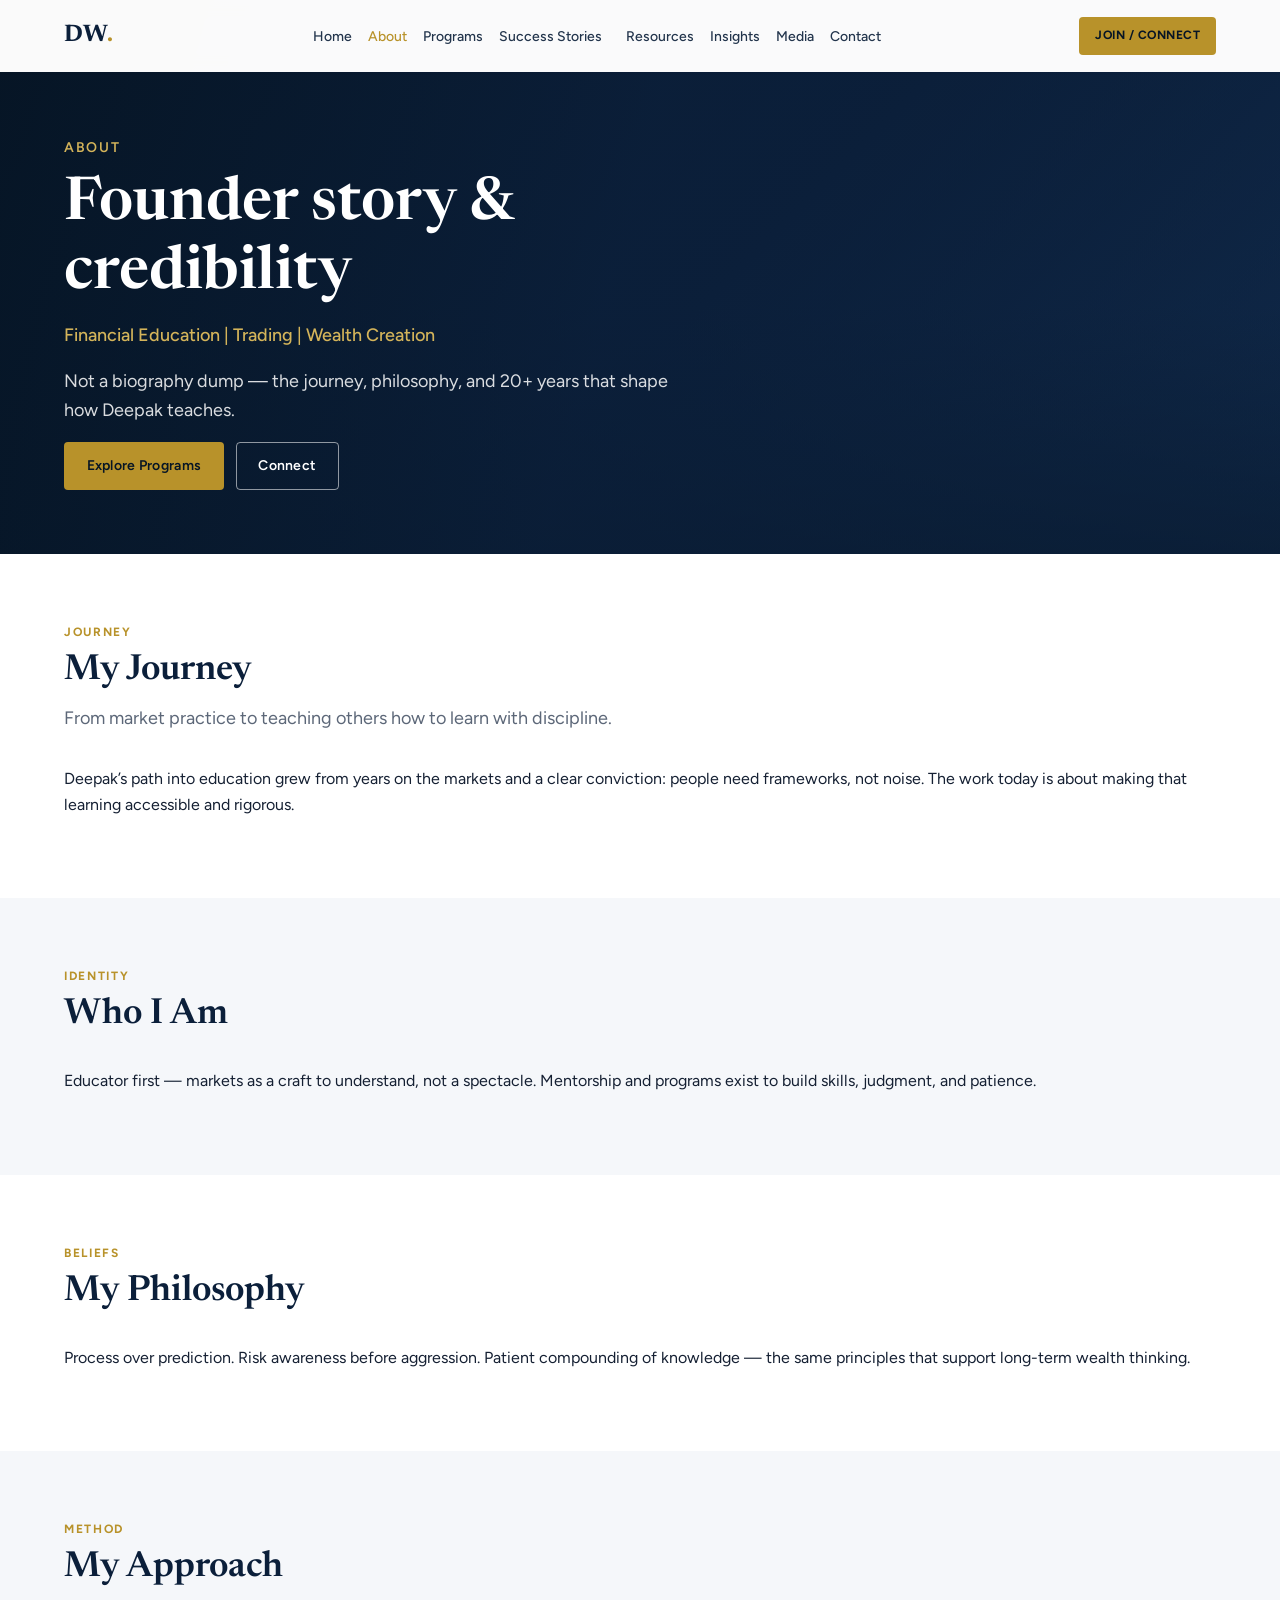
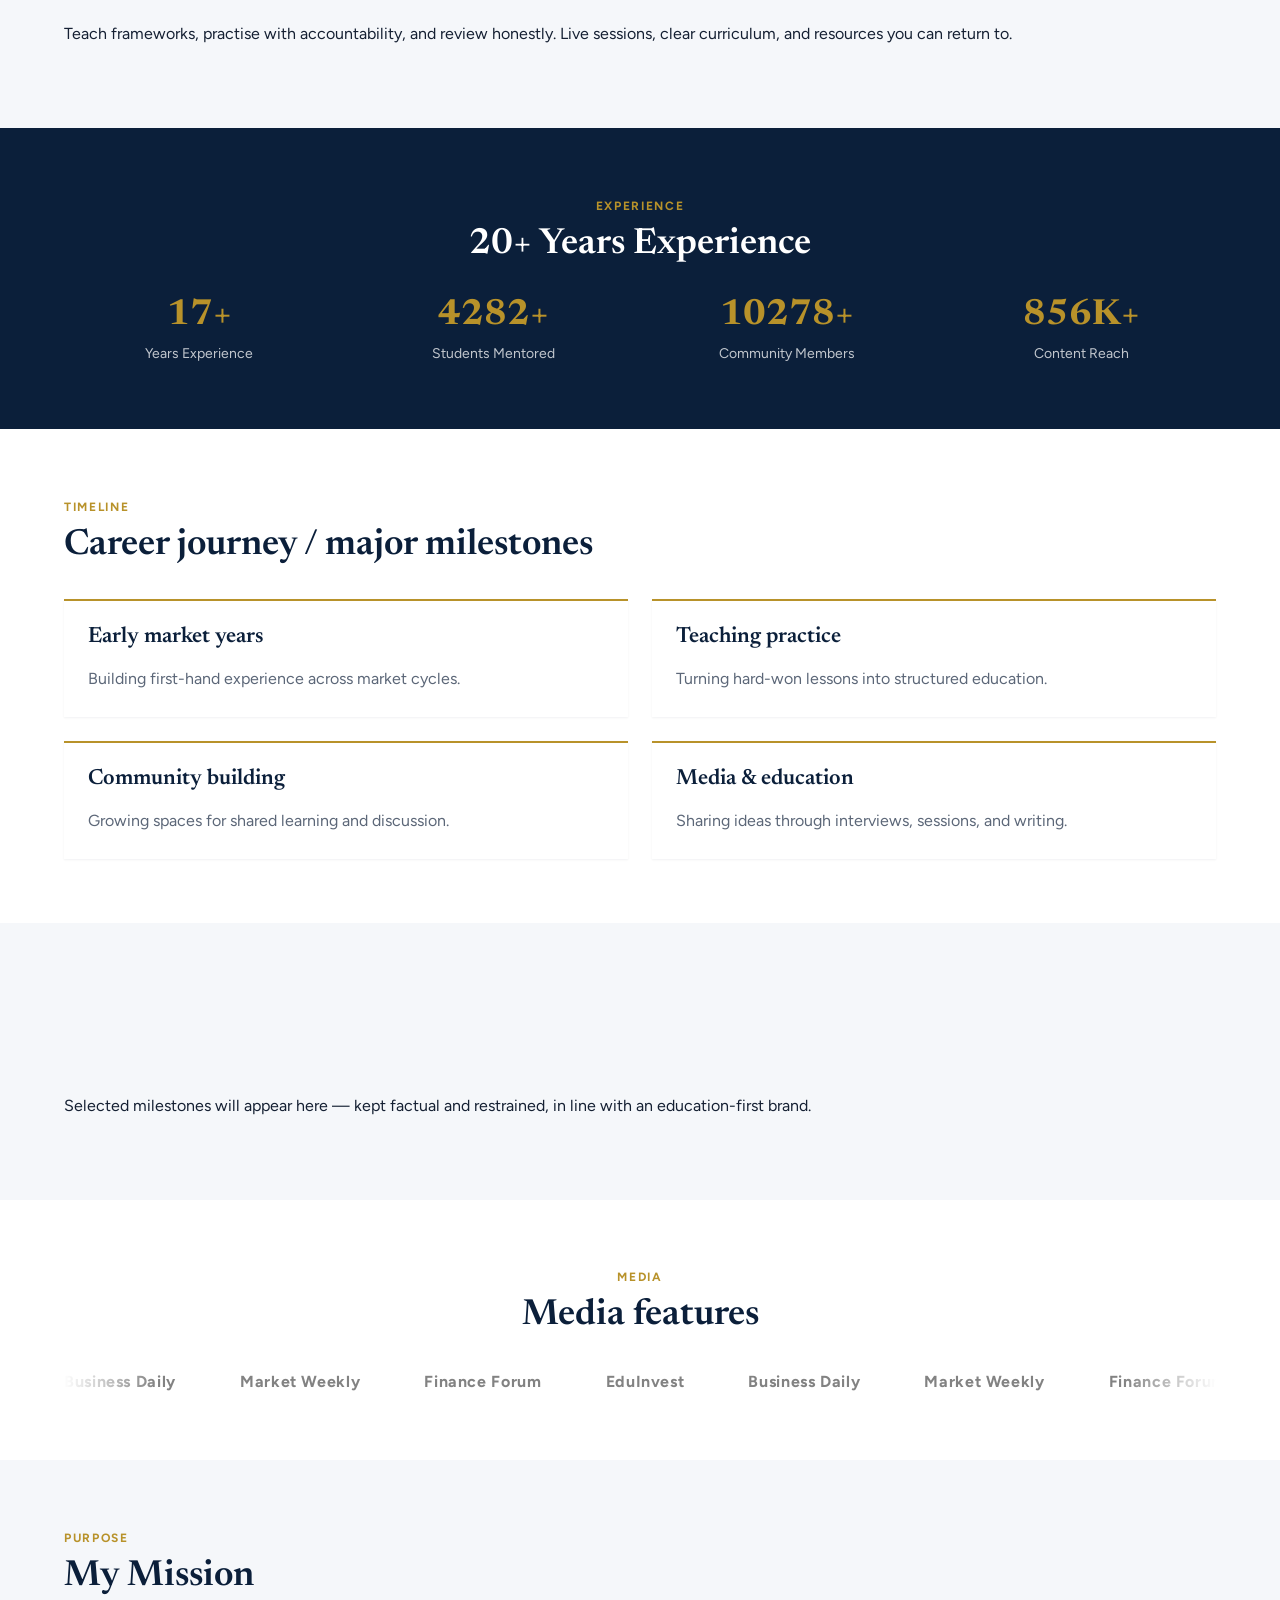
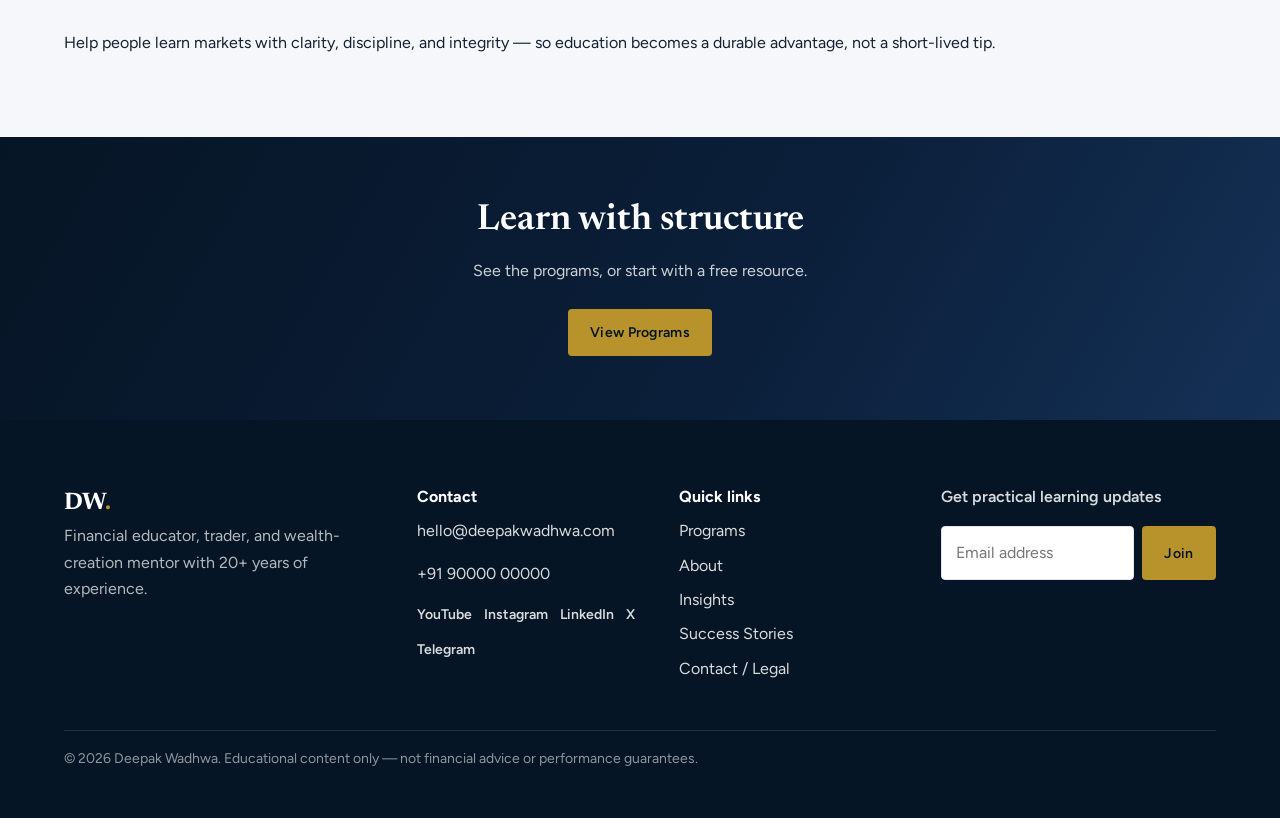
==== about/index.html @ 23241f53 "Added bg" ====
﻿<!DOCTYPE html>
<html lang="en">
<head>
  <meta charset="UTF-8" />
  <meta name="viewport" content="width=device-width, initial-scale=1" />
  <title>About Deepak Wadhwa | Journey, Philosophy & Experience</title>
  <meta name="description" content="Founder story and credibility — financial educator with 20+ years of experience." />
  <meta property="og:title" content="About Deepak Wadhwa" />
  <meta property="og:description" content="Deepak Wadhwa — financial education, trading, and wealth creation." />
  <!-- JSON-LD Person schema: Step 3 -->
  <link rel="stylesheet" href="../css/variables.css" />
  <link rel="stylesheet" href="../css/base.css" />
  <link rel="stylesheet" href="../css/components.css" />
  <link rel="stylesheet" href="../css/pages.css" />
  <link rel="stylesheet" href="../css/animations.css" />
</head>
<body data-page="about">
  <div data-component="navbar"></div>

  <main data-page-main>
    <section data-section="intro">
      <!-- Large portrait + intro — Founder Story + Credibility -->
      <h1>About Deepak Wadhwa</h1>
    </section>
    <section data-section="journey"><!-- My Journey --></section>
    <section data-section="who-i-am"><!-- Who I Am --></section>
    <section data-section="philosophy"><!-- My Philosophy --></section>
    <section data-section="approach"><!-- My Approach --></section>
    <section data-section="experience"><!-- 20+ Years Experience + Stats --></section>
    <section data-section="milestones"><!-- Career Journey / Major Milestones (timeline) --></section>
    <section data-section="achievements"><!-- Achievements --></section>
    <section data-section="media" data-bind="media-mentions"><!-- Media Features --></section>
    <section data-section="mission"><!-- My Mission --></section>
    <section data-section="cta" data-component="cta-section"></section>
  </main>

  <div data-component="footer"></div>

  <script src="../js/config.js"></script>
  <script src="../js/utils.js"></script>
  <script src="../js/data-loader.js"></script>
  <script src="../js/forms.js"></script>
  <script src="../js/components/navbar.js"></script>
  <script src="../js/components/hero.js"></script>
  <script src="../js/components/section-header.js"></script>
  <script src="../js/components/stats.js"></script>
  <script src="../js/components/program-card.js"></script>
  <script src="../js/components/testimonial-card.js"></script>
  <script src="../js/components/article-card.js"></script>
  <script src="../js/components/video-card.js"></script>
  <script src="../js/components/event-card.js"></script>
  <script src="../js/components/media-logo.js"></script>
  <script src="../js/components/cta-section.js"></script>
  <script src="../js/components/newsletter-form.js"></script>
  <script src="../js/components/contact-form.js"></script>
  <script src="../js/components/footer.js"></script>
  <script src="../js/components/resource-gate.js"></script>
  <script src="../js/components/registry.js"></script>
  <script src="../js/scroll-animations.js"></script>
  <script src="../js/pages/about.js"></script>
  <script src="../js/main.js"></script>
</body>
</html>
---- css/variables.css ----
/* Deepak Wadhwa — design tokens (Navy / White / Gold) */
@import url("https://fonts.googleapis.com/css2?family=Figtree:wght@400;500;600;700&family=Newsreader:opsz,wght@6..72,500;6..72,600;6..72,700&display=swap");

:root {
  --color-white: #ffffff;
  --color-navy: #0b1f3a;
  --color-navy-deep: #061525;
  --color-navy-soft: #143156;
  --color-gold: #b8922a;
  --color-gold-soft: #d4b45a;
  --color-gold-muted: rgba(184, 146, 42, 0.12);
  --color-text: #152033;
  --color-text-muted: #5c6778;
  --color-border: #e2e6ec;
  --color-bg-soft: #f5f7fa;
  --color-bg-wash: #eef2f7;
  --color-success: #1f6b4a;
  --color-error: #9b2c2c;

  --font-display: "Newsreader", Georgia, "Times New Roman", serif;
  --font-body: "Figtree", "Segoe UI", sans-serif;

  --fs-xs: 0.75rem;
  --fs-sm: 0.875rem;
  --fs-base: 1rem;
  --fs-md: 1.125rem;
  --fs-lg: 1.375rem;
  --fs-xl: 1.75rem;
  --fs-2xl: 2.25rem;
  --fs-3xl: clamp(2.25rem, 4vw, 3.25rem);
  --fs-hero: clamp(2.5rem, 5.5vw, 3.75rem);

  --lh-tight: 1.15;
  --lh-snug: 1.35;
  --lh-body: 1.65;

  --space-1: 0.25rem;
  --space-2: 0.5rem;
  --space-3: 0.75rem;
  --space-4: 1rem;
  --space-5: 1.5rem;
  --space-6: 2rem;
  --space-7: 3rem;
  --space-8: 4rem;
  --space-9: 6rem;

  --container: 72rem;
  --nav-height: 4.5rem;
  --radius: 0.25rem;
  --radius-md: 0.5rem;
  --shadow-sm: 0 1px 2px rgba(11, 31, 58, 0.06);
  --shadow-md: 0 8px 24px rgba(11, 31, 58, 0.08);
  --transition: 200ms ease;
  --ease-out: cubic-bezier(0.22, 1, 0.36, 1);
}
---- css/base.css ----
*,
*::before,
*::after {
  box-sizing: border-box;
}

html {
  scroll-behavior: smooth;
  overflow-x: hidden;
}

body {
  margin: 0;
  min-height: 100vh;
  overflow-x: hidden;
  font-family: var(--font-body);
  font-size: var(--fs-base);
  line-height: var(--lh-body);
  color: var(--color-text);
  background:
    radial-gradient(1200px 500px at 10% -10%, rgba(184, 146, 42, 0.08), transparent 55%),
    radial-gradient(900px 420px at 100% 0%, rgba(11, 31, 58, 0.06), transparent 50%),
    var(--color-white);
}

img {
  max-width: 100%;
  height: auto;
  display: block;
}

a {
  color: inherit;
  text-decoration: none;
}

button,
input,
textarea,
select {
  font: inherit;
}

h1,
h2,
h3,
h4 {
  font-family: var(--font-display);
  font-weight: 600;
  line-height: var(--lh-tight);
  color: var(--color-navy);
  margin: 0 0 var(--space-4);
}

p {
  margin: 0 0 var(--space-4);
}

ul {
  margin: 0;
  padding: 0;
  list-style: none;
}

.sr-only {
  position: absolute;
  width: 1px;
  height: 1px;
  padding: 0;
  margin: -1px;
  overflow: hidden;
  clip: rect(0, 0, 0, 0);
  white-space: nowrap;
  border: 0;
}

.container {
  width: min(100% - 2rem, var(--container));
  margin-inline: auto;
}

[data-page-main] {
  min-height: 50vh;
  padding-top: var(--nav-height);
}

[data-page-main]:has(.hero) {
  padding-top: 0;
}

/* Scroll / interaction motion → css/animations.css */
---- css/components.css ----
/* ========== Buttons ========== */
.btn {
  display: inline-flex;
  align-items: center;
  justify-content: center;
  gap: var(--space-2);
  min-height: 2.75rem;
  padding: 0.7rem 1.35rem;
  border: 1px solid transparent;
  border-radius: var(--radius);
  font-weight: 600;
  font-size: var(--fs-sm);
  letter-spacing: 0.02em;
  cursor: pointer;
  transition: background var(--transition), color var(--transition), border-color var(--transition), transform var(--transition);
}

.btn:hover {
  transform: translateY(-1px);
}

.btn:active {
  transform: none;
}

.btn--primary {
  background: var(--color-navy);
  color: var(--color-white);
}

.btn--primary:hover {
  background: var(--color-navy-soft);
}

.btn--gold {
  background: var(--color-gold);
  color: var(--color-navy-deep);
}

.btn--gold:hover {
  background: var(--color-gold-soft);
}

.btn--ghost {
  background: transparent;
  color: var(--color-navy);
  border-color: var(--color-navy);
}

.btn--ghost:hover {
  background: var(--color-navy);
  color: var(--color-white);
}

.btn--light {
  background: var(--color-white);
  color: var(--color-navy);
}

.btn-group {
  display: flex;
  flex-wrap: wrap;
  gap: var(--space-3);
}

/* ========== Navbar ========== */
.site-header {
  position: fixed;
  inset: 0 0 auto;
  z-index: 100;
  width: 100%;
  background: transparent;
  color: var(--color-navy);
  transition: background var(--transition), box-shadow var(--transition), color var(--transition);
}

.site-header__inner {
  height: var(--nav-height);
  width: min(100% - 2rem, var(--container));
  margin-inline: auto;
  display: flex;
  align-items: center;
  gap: var(--space-4);
}

.site-header.is-scrolled,
.site-header.is-solid,
.site-header.is-menu-open {
  background: rgba(255, 255, 255, 0.98);
  box-shadow: var(--shadow-sm);
  color: var(--color-navy);
  backdrop-filter: blur(8px);
}

.site-header.is-over-hero:not(.is-scrolled):not(.is-menu-open) {
  color: var(--color-white);
}

.site-header .logo {
  font-family: var(--font-display);
  font-size: 1.5rem;
  font-weight: 700;
  letter-spacing: 0.04em;
  color: inherit;
  flex-shrink: 0;
}

.site-header .logo span {
  color: var(--color-gold);
}

/* Desktop link cluster — centered between logo and CTA */
.nav-cluster {
  display: none;
  align-items: center;
  justify-content: center;
  flex-wrap: wrap;
  gap: var(--space-2) var(--space-5);
  flex: 1;
  min-width: 0;
}

.nav-primary ul,
.nav-secondary ul {
  display: flex;
  align-items: center;
  flex-wrap: wrap;
  gap: var(--space-4);
}

.nav-primary a,
.nav-secondary a {
  font-size: var(--fs-sm);
  font-weight: 500;
  opacity: 0.9;
  white-space: nowrap;
}

.nav-primary a:hover,
.nav-secondary a:hover,
.nav-primary a.is-active,
.nav-secondary a.is-active {
  opacity: 1;
  color: var(--color-gold);
}

.nav-cta {
  display: none;
  flex-shrink: 0;
  padding: 0.55rem 1rem;
  background: var(--color-gold);
  color: var(--color-navy-deep) !important;
  font-size: var(--fs-xs);
  font-weight: 700;
  letter-spacing: 0.04em;
  border-radius: var(--radius);
  white-space: nowrap;
}

.nav-toggle {
  margin-left: auto;
  position: relative;
  z-index: 102;
  display: inline-flex;
  flex-direction: column;
  justify-content: center;
  align-items: center;
  gap: 5px;
  width: 2.75rem;
  height: 2.75rem;
  padding: 0;
  border: 0;
  background: transparent;
  color: inherit;
  cursor: pointer;
  flex-shrink: 0;
}

.nav-toggle__bar {
  display: block;
  width: 1.35rem;
  height: 2px;
  background: currentColor;
  border-radius: 1px;
  transition: transform 0.25s var(--ease-out), opacity 0.2s ease;
  transform-origin: center;
}

.nav-toggle[aria-expanded="true"] .nav-toggle__bar[data-bar="1"] {
  transform: translateY(7px) rotate(45deg);
}

.nav-toggle[aria-expanded="true"] .nav-toggle__bar[data-bar="2"] {
  opacity: 0;
}

.nav-toggle[aria-expanded="true"] .nav-toggle__bar[data-bar="3"] {
  transform: translateY(-7px) rotate(-45deg);
}

.nav-mobile {
  position: fixed;
  top: var(--nav-height);
  left: 0;
  width: 100%;
  height: calc(100dvh - var(--nav-height));
  z-index: 101;
  background: var(--color-white);
  color: var(--color-navy);
  padding: var(--space-6) 1.25rem calc(var(--space-6) + env(safe-area-inset-bottom, 0));
  overflow-x: hidden;
  overflow-y: auto;
  -webkit-overflow-scrolling: touch;
  transform: translate3d(100%, 0, 0);
  visibility: hidden;
  pointer-events: none;
  transition: transform 0.35s var(--ease-out), visibility 0.35s;
}

.nav-mobile.is-open {
  transform: translate3d(0, 0, 0);
  visibility: visible;
  pointer-events: auto;
}

.nav-mobile ul {
  display: grid;
  gap: 0;
  margin-bottom: var(--space-6);
}

.nav-mobile li {
  border-bottom: 1px solid var(--color-border);
}

.nav-mobile a {
  display: block;
  padding: 0.95rem 0;
  font-size: var(--fs-lg);
  font-family: var(--font-display);
  color: var(--color-navy);
}

.nav-mobile .nav-cta {
  display: inline-flex;
  margin-left: 0;
  width: 100%;
  justify-content: center;
}

body.nav-open {
  overflow: hidden;
  touch-action: none;
}

@media (min-width: 768px) {
  .site-header__inner {
    width: min(100% - 3rem, var(--container));
    gap: var(--space-4);
    display: grid;
    grid-template-columns: auto 1fr auto;
    align-items: center;
  }

  .nav-cluster {
    display: flex;
    justify-content: center;
    gap: var(--space-2) var(--space-4);
  }

  .nav-primary ul,
  .nav-secondary ul {
    gap: var(--space-3);
  }

  .nav-primary a,
  .nav-secondary a {
    font-size: 0.8125rem;
  }

  .nav-cta.nav-cta--desktop {
    display: inline-flex;
    margin-left: 0;
  }

  .nav-toggle {
    display: none;
  }

  .nav-mobile {
    display: none !important;
  }
}

@media (min-width: 1100px) {
  .nav-cluster {
    gap: var(--space-2) var(--space-5);
  }

  .nav-primary ul,
  .nav-secondary ul {
    gap: var(--space-4);
  }

  .nav-primary a,
  .nav-secondary a {
    font-size: var(--fs-sm);
  }
}

/* ========== Hero ========== */
.hero {
  position: relative;
  min-height: 100vh;
  display: grid;
  align-items: center;
  padding: calc(var(--nav-height) + var(--space-7)) 0 var(--space-7);
  background:
    linear-gradient(135deg, var(--color-navy-deep) 0%, var(--color-navy) 55%, var(--color-navy-soft) 100%);
  color: var(--color-white);
  overflow: hidden;
}

.hero__video {
  position: absolute;
  inset: 0;
  z-index: 0;
  overflow: hidden;
  pointer-events: none;
}

.hero__video-el {
  width: 100%;
  height: 100%;
  object-fit: cover;
  object-position: center;
}

.hero::before {
  content: "";
  position: absolute;
  inset: 0;
  z-index: 1;
  background:
    radial-gradient(ellipse 60% 50% at 80% 20%, rgba(184, 146, 42, 0.14), transparent 60%),
    linear-gradient(to bottom, transparent 55%, rgba(6, 21, 37, 0.55));
  pointer-events: none;
}

.hero--video::before {
  background:
    linear-gradient(105deg, rgba(6, 21, 37, 0.88) 0%, rgba(11, 31, 58, 0.72) 48%, rgba(11, 31, 58, 0.45) 100%),
    linear-gradient(to top, rgba(6, 21, 37, 0.65) 0%, transparent 45%);
}

.hero--video .hero__inner {
  z-index: 2;
}

.hero__stats {
  margin-top: var(--space-7);
}

@media (prefers-reduced-motion: reduce) {
  .hero__video {
    display: none;
  }
}

.hero__inner {
  position: relative;
  display: grid;
  gap: var(--space-7);
}

.hero__eyebrow {
  color: var(--color-gold-soft);
  font-size: var(--fs-sm);
  font-weight: 600;
  letter-spacing: 0.12em;
  text-transform: uppercase;
  margin-bottom: var(--space-3);
}

.hero h1 {
  color: var(--color-white);
  font-size: var(--fs-hero);
  max-width: 14ch;
  margin-bottom: var(--space-3);
}

.hero__tagline {
  color: var(--color-gold-soft);
  font-size: var(--fs-md);
  font-weight: 500;
  margin-bottom: var(--space-4);
}

.hero__lead {
  max-width: 38rem;
  color: rgba(255, 255, 255, 0.85);
  font-size: var(--fs-md);
}

.hero__media {
  position: relative;
  aspect-ratio: 16 / 10;
  background: rgba(255, 255, 255, 0.06);
  border: 1px solid rgba(255, 255, 255, 0.12);
  border-radius: var(--radius-md);
  display: grid;
  place-items: center;
  color: rgba(255, 255, 255, 0.7);
  min-height: 12rem;
  overflow: hidden;
}

.hero .btn--ghost {
  color: var(--color-white);
  border-color: rgba(255, 255, 255, 0.55);
}

.hero .btn--ghost:hover {
  background: var(--color-white);
  color: var(--color-navy);
}

.hero--compact {
  min-height: auto;
  padding: calc(var(--nav-height) + var(--space-8)) 0 var(--space-8);
}

@media (min-width: 900px) {
  .hero__inner {
    grid-template-columns: 1.1fr 0.9fr;
    align-items: center;
  }
}

/* ========== Section header ========== */
.section-header {
  max-width: 40rem;
  margin-bottom: var(--space-6);
}

.section-header--center {
  margin-inline: auto;
  text-align: center;
}

.section-header__eyebrow {
  display: inline-block;
  margin-bottom: var(--space-2);
  color: var(--color-gold);
  font-size: var(--fs-xs);
  font-weight: 700;
  letter-spacing: 0.14em;
  text-transform: uppercase;
}

.section-header h2 {
  font-size: var(--fs-2xl);
  margin-bottom: var(--space-3);
}

.section-header__sub {
  color: var(--color-text-muted);
  font-size: var(--fs-md);
  margin: 0;
}

.section {
  padding: var(--space-8) 0;
}

.section--soft {
  background: var(--color-bg-soft);
}

.section--navy {
  background: var(--color-navy);
  color: var(--color-white);
}

.section--navy .section-header h2,
.section--navy .section-header__sub {
  color: var(--color-white);
}

.section--navy .section-header__sub {
  opacity: 0.8;
}

/* ========== Stats ========== */
.stats {
  display: grid;
  grid-template-columns: repeat(2, 1fr);
  gap: var(--space-5);
}

.stat {
  text-align: center;
}

.stat__value {
  font-family: var(--font-display);
  font-size: var(--fs-2xl);
  font-weight: 700;
  color: var(--color-gold);
  line-height: 1;
  margin-bottom: var(--space-2);
}

.stat__label {
  font-size: var(--fs-sm);
  color: var(--color-text-muted);
}

.hero .stat__label,
.section--navy .stat__label {
  color: rgba(255, 255, 255, 0.75);
}

@media (min-width: 768px) {
  .stats {
    grid-template-columns: repeat(4, 1fr);
  }
}

/* ========== Cards shared ========== */
.card-grid {
  display: grid;
  gap: var(--space-5);
}

@media (min-width: 640px) {
  .card-grid--2 {
    grid-template-columns: repeat(2, 1fr);
  }
}

@media (min-width: 900px) {
  .card-grid--3 {
    grid-template-columns: repeat(3, 1fr);
  }

  .card-grid--4 {
    grid-template-columns: repeat(4, 1fr);
  }
}

.tag {
  display: inline-block;
  padding: 0.2rem 0.55rem;
  border: 1px solid var(--color-border);
  border-radius: var(--radius);
  font-size: var(--fs-xs);
  font-weight: 600;
  letter-spacing: 0.04em;
  text-transform: uppercase;
  color: var(--color-navy);
  background: var(--color-white);
}

.tag--gold {
  border-color: var(--color-gold);
  color: var(--color-navy);
  background: var(--color-gold-muted);
}

/* ========== Program card ========== */
.program-card {
  display: flex;
  flex-direction: column;
  gap: var(--space-4);
  padding: var(--space-5);
  border-top: 2px solid var(--color-gold);
  background: var(--color-white);
  box-shadow: var(--shadow-sm);
  height: 100%;
  transition: box-shadow var(--transition), transform var(--transition);
}

.program-card:hover {
  box-shadow: var(--shadow-md);
  transform: translateY(-2px);
}

.program-card__icon {
  width: 2.5rem;
  height: 2.5rem;
  display: grid;
  place-items: center;
  background: var(--color-gold-muted);
  color: var(--color-navy);
  font-family: var(--font-display);
  font-weight: 700;
}

.program-card h3 {
  font-size: var(--fs-lg);
  margin: 0;
}

.program-card p {
  color: var(--color-text-muted);
  flex: 1;
  margin: 0;
}

.program-card__meta {
  display: flex;
  align-items: center;
  justify-content: space-between;
  gap: var(--space-3);
}

/* ========== Testimonial card ========== */
.testimonial-card {
  padding: var(--space-5);
  background: var(--color-white);
  border-left: 3px solid var(--color-gold);
  box-shadow: var(--shadow-sm);
  height: 100%;
}

.testimonial-card__quote {
  font-family: var(--font-display);
  font-size: var(--fs-md);
  line-height: var(--lh-snug);
  margin-bottom: var(--space-5);
}

.testimonial-card__person {
  display: flex;
  align-items: center;
  gap: var(--space-3);
}

.testimonial-card__photo {
  width: 3rem;
  height: 3rem;
  border-radius: 50%;
  object-fit: cover;
  background: var(--color-bg-wash);
  flex-shrink: 0;
}

.testimonial-card__photo--initial {
  display: grid;
  place-items: center;
  background: var(--color-navy);
  color: var(--color-gold-soft);
  font-family: var(--font-display);
  font-weight: 700;
  font-size: 1.1rem;
}

.card-media-label {
  position: absolute;
  inset: 0;
  display: grid;
  place-items: center;
  color: rgba(255, 255, 255, 0.75);
  font-size: var(--fs-sm);
  font-weight: 600;
  letter-spacing: 0.06em;
  text-transform: uppercase;
}

.testimonial-card__name {
  font-weight: 700;
  margin: 0;
}

.testimonial-card__role,
.testimonial-card__result {
  font-size: var(--fs-sm);
  color: var(--color-text-muted);
  margin: 0;
}

.testimonial-card__journey {
  display: grid;
  gap: var(--space-3);
  margin-bottom: var(--space-5);
}

.journey-step strong {
  display: block;
  color: var(--color-gold);
  font-size: var(--fs-xs);
  letter-spacing: 0.08em;
  text-transform: uppercase;
  margin-bottom: var(--space-1);
}

.journey-step p {
  margin: 0;
  font-size: var(--fs-sm);
  color: var(--color-text-muted);
}

/* ========== Article / Video / Event cards ========== */
.article-card,
.video-card,
.event-card,
.resource-card {
  display: flex;
  flex-direction: column;
  height: 100%;
  background: var(--color-white);
  transition: transform var(--transition);
}

.article-card:hover,
.video-card:hover,
.resource-card:hover {
  transform: translateY(-2px);
}

.article-card__media,
.video-card__media,
.resource-card__media {
  aspect-ratio: 16 / 10;
  background:
    linear-gradient(145deg, var(--color-navy) 0%, var(--color-navy-soft) 100%);
  position: relative;
  overflow: hidden;
}

.article-card__media img,
.video-card__media img,
.resource-card__media img {
  width: 100%;
  height: 100%;
  object-fit: cover;
}

.article-card__body,
.video-card__body,
.resource-card__body {
  display: flex;
  flex-direction: column;
  gap: var(--space-2);
  padding: var(--space-4) 0;
  flex: 1;
}

.article-card h3,
.video-card h3,
.resource-card h3,
.event-card h3 {
  font-size: var(--fs-md);
  margin: 0;
}

.article-card__excerpt,
.resource-card__desc {
  color: var(--color-text-muted);
  font-size: var(--fs-sm);
  flex: 1;
  margin: 0;
}

.article-card__meta,
.video-card__meta {
  font-size: var(--fs-xs);
  color: var(--color-text-muted);
}

.video-card__play {
  position: absolute;
  inset: 0;
  display: grid;
  place-items: center;
  background: rgba(6, 21, 37, 0.25);
}

.video-card__play-icon {
  width: 3rem;
  height: 3rem;
  border-radius: 50%;
  background: var(--color-gold);
  color: var(--color-navy-deep);
  display: grid;
  place-items: center;
  font-size: 0.9rem;
}

.event-card {
  display: grid;
  grid-template-columns: auto 1fr;
  gap: var(--space-4);
  padding: var(--space-4);
  border: 1px solid var(--color-border);
  background: var(--color-white);
}

.event-card__date {
  min-width: 4.25rem;
  text-align: center;
  padding: var(--space-3);
  background: var(--color-navy);
  color: var(--color-white);
}

.event-card__date .day {
  display: block;
  font-family: var(--font-display);
  font-size: var(--fs-xl);
  font-weight: 700;
  line-height: 1;
}

.event-card__date .month {
  font-size: var(--fs-xs);
  text-transform: uppercase;
  letter-spacing: 0.08em;
  opacity: 0.85;
}

.event-card__actions {
  margin-top: var(--space-3);
}

/* ========== Media logo strip ========== */
.media-logo-strip {
  display: flex;
  flex-wrap: wrap;
  align-items: center;
  justify-content: center;
  gap: var(--space-6);
}

.media-logo {
  opacity: 0.55;
  filter: grayscale(1);
  transition: opacity var(--transition), filter var(--transition);
  font-weight: 700;
  letter-spacing: 0.04em;
  color: var(--color-navy);
}

.media-logo:hover {
  opacity: 1;
  filter: none;
}

.media-logo img {
  max-height: 2rem;
  width: auto;
}

/* ========== CTA section ========== */
.cta-section {
  padding: var(--space-8) 0;
  background:
    linear-gradient(120deg, var(--color-navy-deep), var(--color-navy) 60%, var(--color-navy-soft));
  color: var(--color-white);
  text-align: center;
}

.cta-section h2 {
  color: var(--color-white);
  font-size: var(--fs-2xl);
  max-width: 22ch;
  margin-inline: auto;
}

.cta-section p {
  color: rgba(255, 255, 255, 0.8);
  max-width: 36rem;
  margin: 0 auto var(--space-5);
}

/* ========== Forms ========== */
.form {
  display: grid;
  gap: var(--space-4);
}

.form-row {
  display: grid;
  gap: var(--space-2);
}

.form-row label {
  font-size: var(--fs-sm);
  font-weight: 600;
  color: var(--color-navy);
}

.form-row input,
.form-row textarea,
.form-row select {
  width: 100%;
  padding: 0.8rem 0.9rem;
  border: 1px solid var(--color-border);
  border-radius: var(--radius);
  background: var(--color-white);
  color: var(--color-text);
}

.form-row input:focus,
.form-row textarea:focus,
.form-row select:focus {
  outline: 2px solid rgba(184, 146, 42, 0.35);
  border-color: var(--color-gold);
}

.form-row textarea {
  min-height: 8rem;
  resize: vertical;
}

.intent-pills {
  display: flex;
  flex-wrap: wrap;
  gap: var(--space-2);
}

.intent-pills label {
  cursor: pointer;
}

.intent-pills input {
  position: absolute;
  opacity: 0;
  pointer-events: none;
}

.intent-pills span {
  display: inline-block;
  padding: 0.45rem 0.85rem;
  border: 1px solid var(--color-border);
  border-radius: var(--radius);
  font-size: var(--fs-sm);
  font-weight: 600;
  color: var(--color-navy);
  transition: background var(--transition), border-color var(--transition), color var(--transition);
}

.intent-pills input:checked + span,
.intent-pills label:hover span {
  border-color: var(--color-gold);
  background: var(--color-gold-muted);
}

.form-status {
  font-size: var(--fs-sm);
  min-height: 1.25rem;
}

.form-status.is-success {
  color: var(--color-success);
}

.form-status.is-error {
  color: var(--color-error);
}

.newsletter-form--inline {
  display: grid;
  grid-template-columns: 1fr auto;
  gap: var(--space-2);
}

.newsletter-form--inline .form-row {
  margin: 0;
}

@media (max-width: 520px) {
  .newsletter-form--inline {
    grid-template-columns: 1fr;
  }
}

/* Modal (resource gate) — open/close motion in animations.css */
.modal {
  position: fixed;
  inset: 0;
  z-index: 200;
  display: grid;
  place-items: center;
  padding: var(--space-4);
}

.modal__backdrop {
  position: absolute;
  inset: 0;
  background: rgba(6, 21, 37, 0.55);
}

.modal__panel {
  position: relative;
  width: min(100%, 28rem);
  padding: var(--space-6);
  background: var(--color-white);
  box-shadow: var(--shadow-md);
}

.modal__close {
  position: absolute;
  top: 0.75rem;
  right: 0.75rem;
  border: 0;
  background: transparent;
  font-size: 1.5rem;
  line-height: 1;
  cursor: pointer;
  color: var(--color-text-muted);
}

/* ========== Footer ========== */
.site-footer {
  background: var(--color-navy-deep);
  color: rgba(255, 255, 255, 0.85);
  padding: var(--space-8) 0 var(--space-6);
}

.site-footer a:hover {
  color: var(--color-gold-soft);
}

.footer__grid {
  display: grid;
  gap: var(--space-6);
}

.site-footer .logo {
  font-family: var(--font-display);
  font-size: 1.5rem;
  font-weight: 700;
  color: var(--color-white);
}

.site-footer .logo span {
  color: var(--color-gold);
}

.footer-brand p {
  max-width: 28rem;
  color: rgba(255, 255, 255, 0.7);
}

.footer-links ul {
  display: grid;
  gap: var(--space-2);
}

.footer-social {
  display: flex;
  flex-wrap: wrap;
  gap: var(--space-3);
}

.footer-social a {
  font-size: var(--fs-sm);
  font-weight: 600;
}

.footer__bottom {
  margin-top: var(--space-7);
  padding-top: var(--space-4);
  border-top: 1px solid rgba(255, 255, 255, 0.12);
  font-size: var(--fs-sm);
  color: rgba(255, 255, 255, 0.55);
}

@media (min-width: 768px) {
  .footer__grid {
    grid-template-columns: 1.4fr 1fr 1fr 1.2fr;
  }
}

/* ========== Filters / tabs ========== */
.filter-tabs {
  display: flex;
  flex-wrap: wrap;
  gap: var(--space-2);
  margin-bottom: var(--space-6);
}

.filter-tabs button {
  padding: 0.5rem 0.9rem;
  border: 1px solid var(--color-border);
  background: var(--color-white);
  color: var(--color-navy);
  border-radius: var(--radius);
  font-size: var(--fs-sm);
  font-weight: 600;
  cursor: pointer;
}

.filter-tabs button.is-active,
.filter-tabs button:hover {
  border-color: var(--color-gold);
  background: var(--color-gold-muted);
}

/* FAQ accordion motion → css/animations.css */
---- css/pages.css ----
/*
  STEP 3 — Page-specific layout styles go here.
*/
---- css/animations.css ----
/* Shared animation tokens + scroll/interaction motion
   Subtle, authority-brand — transform/opacity only (FAQ uses grid-rows). */

:root {
  --anim-duration: 600ms;
  --anim-duration-fast: 400ms;
  --anim-ease: cubic-bezier(0.16, 1, 0.3, 1);
  --anim-distance: 32px;
}

/* ---------- Scroll reveal base ---------- */
[data-animate] {
  opacity: 0;
  transition:
    opacity var(--anim-duration) var(--anim-ease),
    transform var(--anim-duration) var(--anim-ease);
  will-change: opacity, transform;
}

[data-animate="fade-up"] {
  transform: translateY(var(--anim-distance));
}

[data-animate="fade-in"] {
  transform: none;
}

[data-animate="fade-left"] {
  transform: translateX(calc(var(--anim-distance) * -0.75));
}

[data-animate="fade-right"] {
  transform: translateX(calc(var(--anim-distance) * 0.75));
}

[data-animate].is-visible {
  opacity: 1;
  transform: none;
}

/* Stagger container: children animate individually */
[data-animate="stagger"] {
  opacity: 1;
  transform: none;
  will-change: auto;
}

[data-animate="stagger"] > *,
[data-animate="stagger"] .stagger-item {
  opacity: 0;
  transform: translateY(var(--anim-distance));
  transition:
    opacity var(--anim-duration) var(--anim-ease),
    transform var(--anim-duration) var(--anim-ease);
  will-change: opacity, transform;
}

[data-animate="stagger"].is-visible > *,
[data-animate="stagger"].is-visible .stagger-item {
  opacity: 1;
  transform: none;
}

/* ---------- Hero entrance (page load, not scroll) ---------- */
[data-hero-step] {
  opacity: 0;
  transform: translateY(18px);
  transition:
    opacity var(--anim-duration) var(--anim-ease),
    transform var(--anim-duration) var(--anim-ease);
}

[data-hero-step].is-visible {
  opacity: 1;
  transform: none;
}

/* ---------- Testimonial carousel (horizontal snap) ---------- */
.carousel {
  display: flex;
  gap: var(--space-5);
  overflow-x: auto;
  scroll-snap-type: x mandatory;
  scroll-behavior: smooth;
  -webkit-overflow-scrolling: touch;
  padding-bottom: var(--space-3);
  cursor: grab;
}

.carousel.is-dragging {
  cursor: grabbing;
  scroll-behavior: auto;
  user-select: none;
}

.carousel::-webkit-scrollbar {
  height: 4px;
}

.carousel::-webkit-scrollbar-thumb {
  background: var(--color-border);
  border-radius: 2px;
}

.carousel > * {
  flex: 0 0 min(100%, 22rem);
  scroll-snap-align: start;
}

@media (min-width: 768px) {
  .carousel > * {
    flex-basis: min(100%, 28rem);
  }
}

/* ---------- Media logo marquee ---------- */
.marquee {
  overflow: hidden;
  position: relative;
  mask-image: linear-gradient(90deg, transparent, #000 8%, #000 92%, transparent);
}

.marquee__track {
  display: flex;
  width: max-content;
  gap: var(--space-8);
  align-items: center;
  animation: marquee-scroll 36s linear infinite;
}

.marquee:hover .marquee__track {
  animation-play-state: paused;
}

@keyframes marquee-scroll {
  from {
    transform: translateX(0);
  }
  to {
    transform: translateX(-50%);
  }
}

/* ---------- FAQ accordion (grid-rows) ---------- */
.faq details {
  border-bottom: 1px solid var(--color-border);
  padding: 0;
}

.faq summary {
  cursor: pointer;
  font-weight: 600;
  color: var(--color-navy);
  list-style: none;
  padding: var(--space-4) 0;
}

.faq summary::-webkit-details-marker {
  display: none;
}

.faq__content {
  display: grid;
  grid-template-rows: 0fr;
  transition: grid-template-rows var(--anim-duration-fast) var(--anim-ease);
}

.faq details[open] > .faq__content {
  grid-template-rows: 1fr;
}

.faq__content-inner {
  overflow: hidden;
}

.faq__content-inner p {
  margin: 0 0 var(--space-4);
  color: var(--color-text-muted);
}

/* ---------- Resource modal motion ---------- */
.modal {
  opacity: 0;
  visibility: hidden;
  pointer-events: none;
  transition:
    opacity var(--anim-duration-fast) var(--anim-ease),
    visibility var(--anim-duration-fast);
}

.modal.is-open {
  opacity: 1;
  visibility: visible;
  pointer-events: auto;
}

.modal[hidden]:not(.is-open) {
  display: none !important;
}

.modal.is-open[hidden] {
  display: grid !important;
}

.modal__panel {
  transform: scale(0.96);
  transition: transform var(--anim-duration-fast) var(--anim-ease);
}

.modal.is-open .modal__panel {
  transform: scale(1);
}

/* ---------- Reduced motion ---------- */
@media (prefers-reduced-motion: reduce) {
  :root {
    --anim-duration: 0.01ms;
    --anim-duration-fast: 0.01ms;
  }

  [data-animate],
  [data-animate="stagger"] > *,
  [data-animate="stagger"] .stagger-item,
  [data-hero-step],
  .modal,
  .modal__panel,
  .faq__content {
    opacity: 1 !important;
    transform: none !important;
    transition: none !important;
  }

  [data-animate="stagger"] {
    opacity: 1 !important;
  }

  .marquee__track {
    animation: none !important;
    flex-wrap: wrap;
    width: auto;
    justify-content: center;
    row-gap: var(--space-4);
  }

  .carousel {
    scroll-behavior: auto;
  }
}
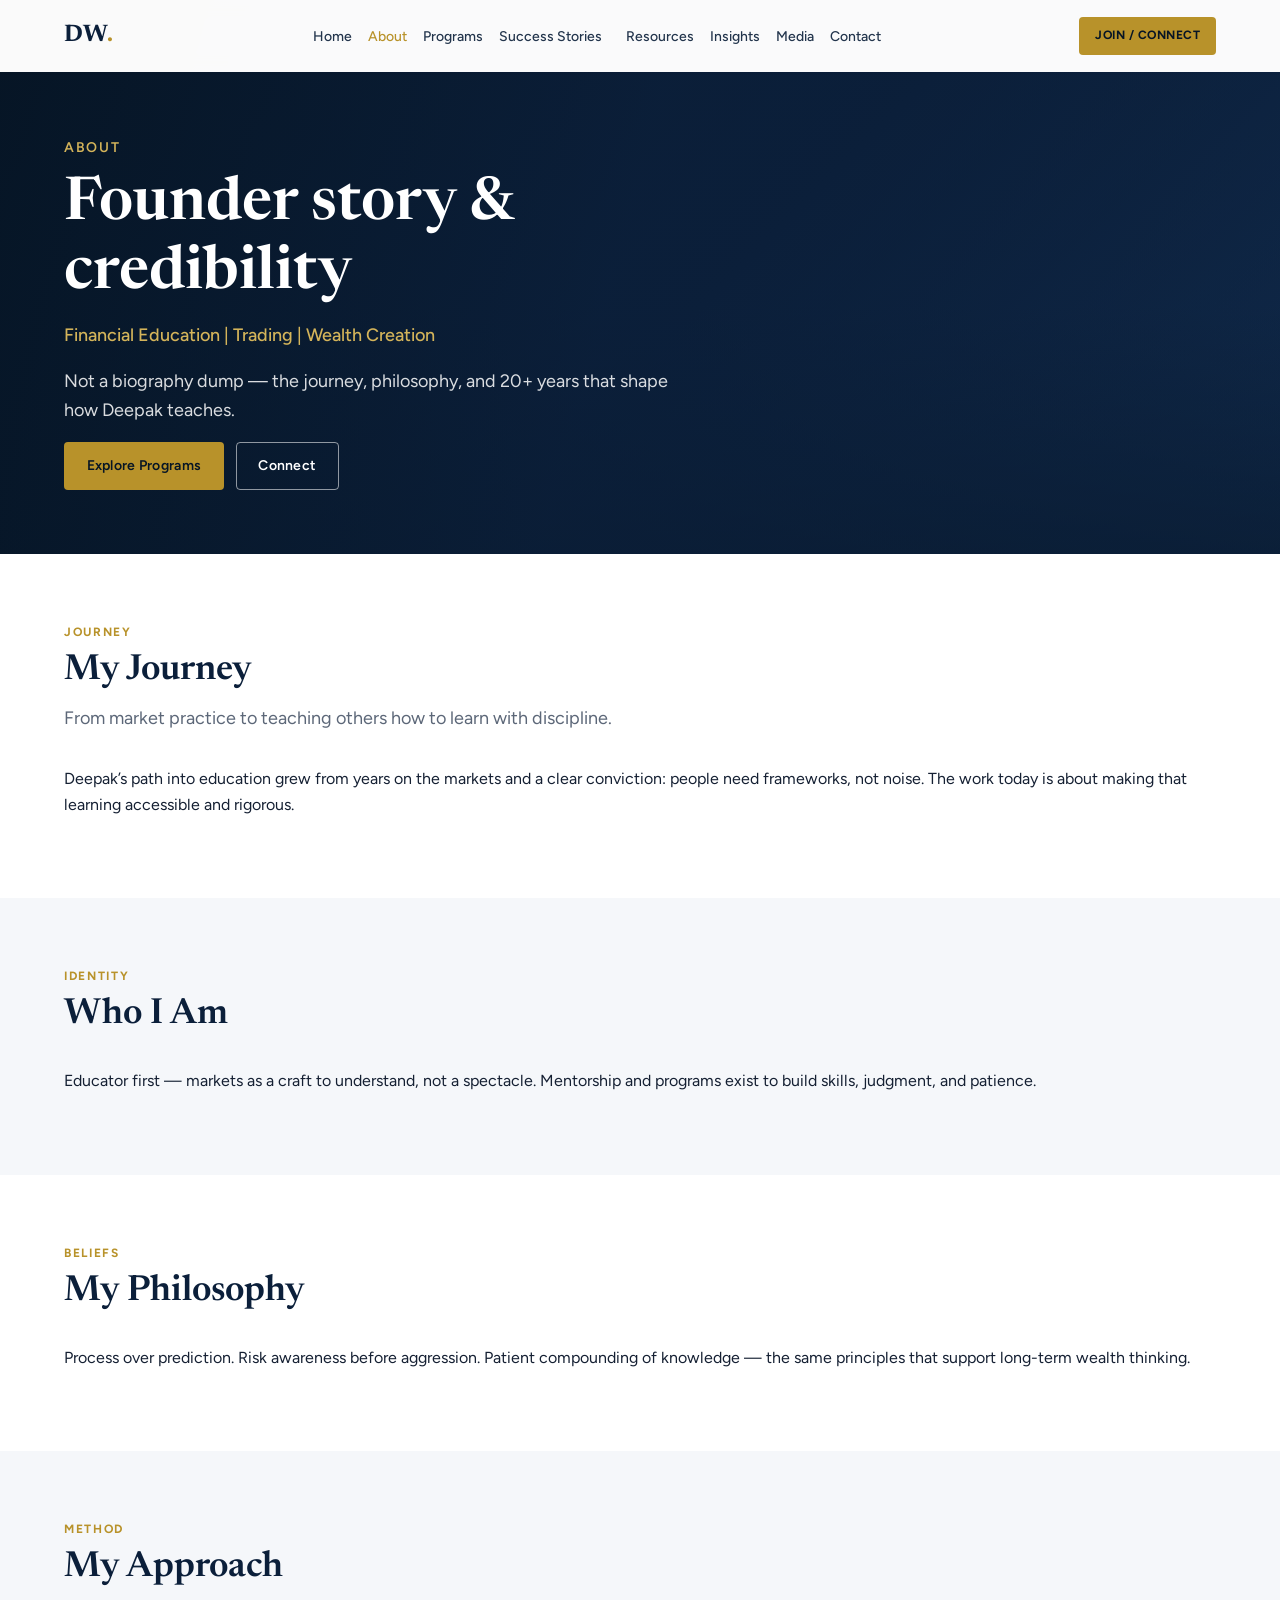
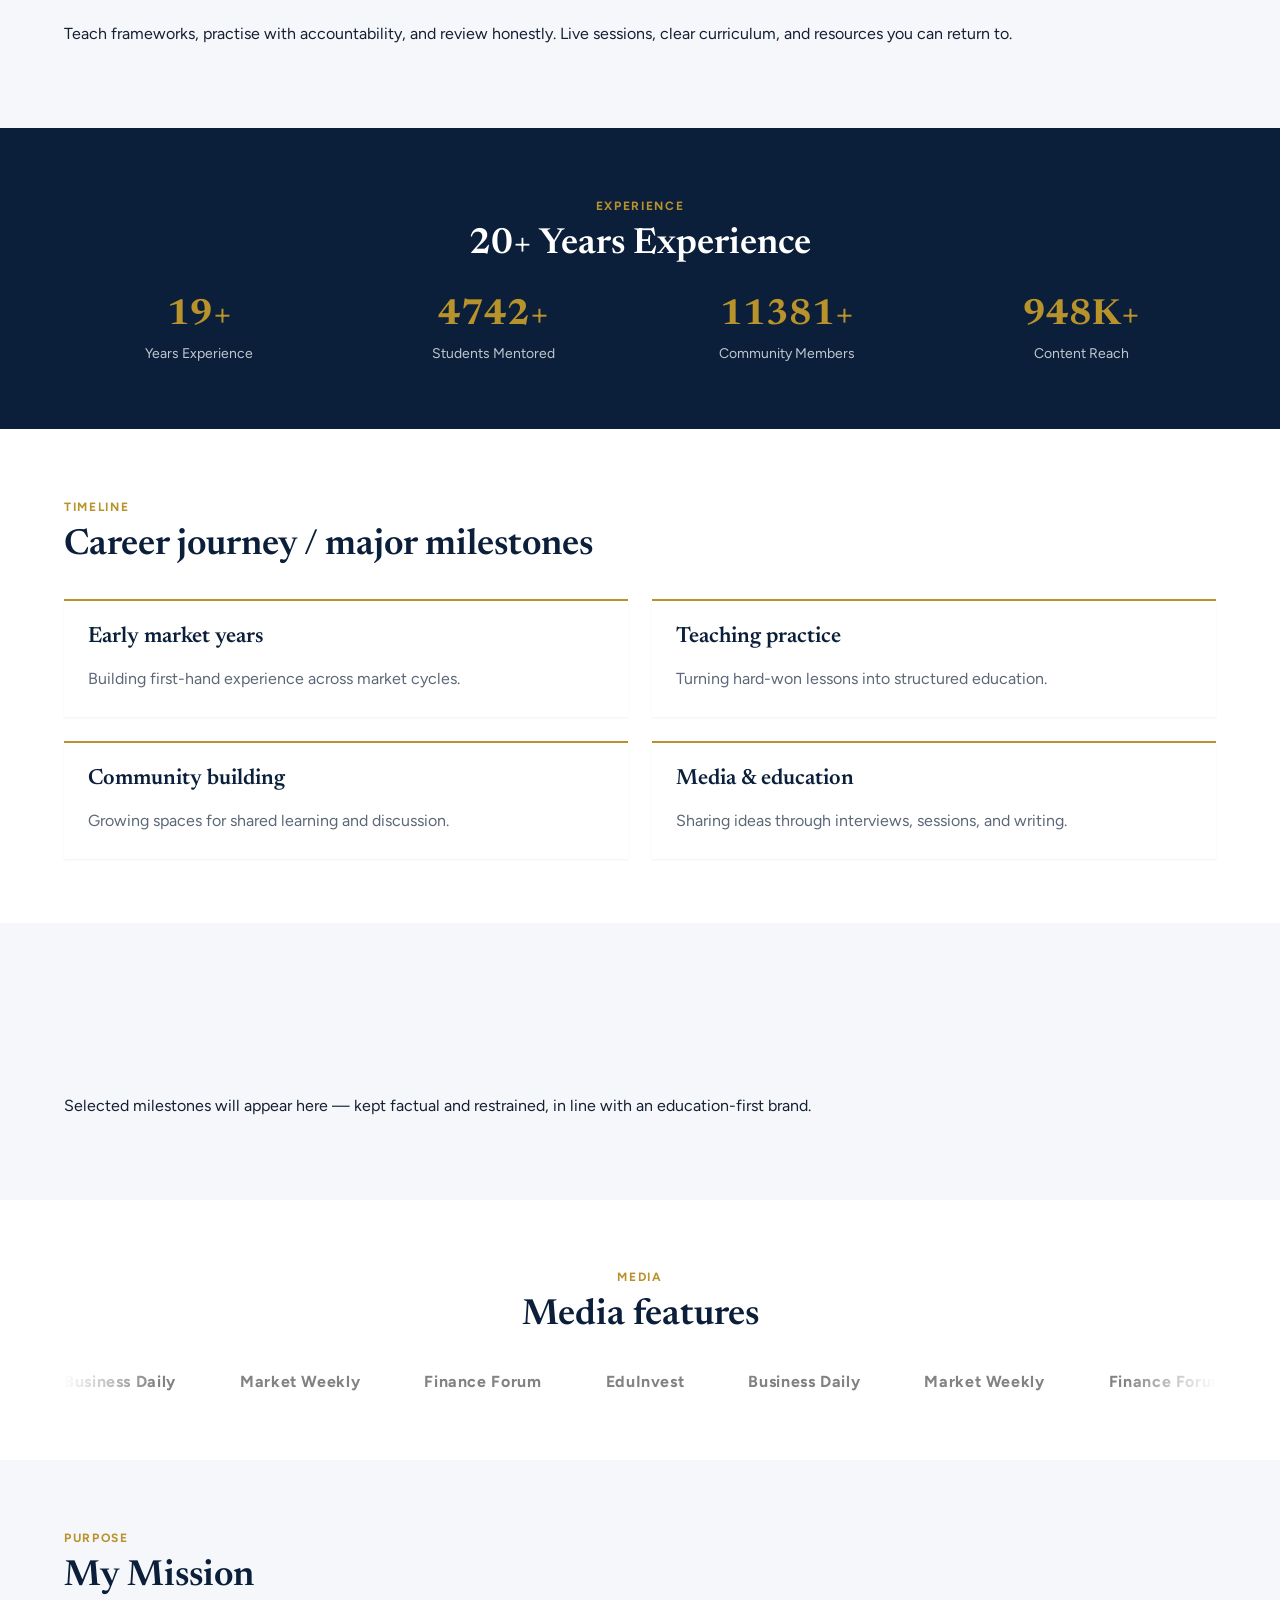
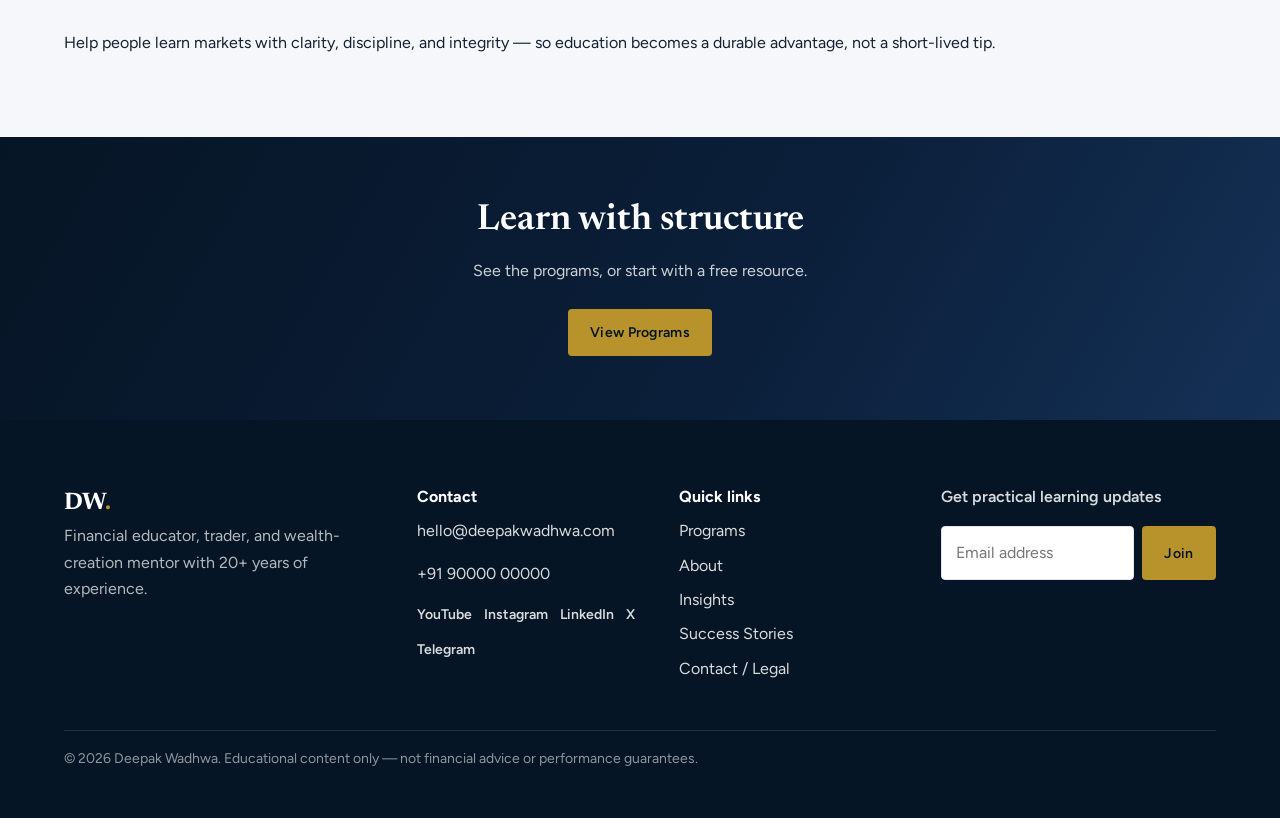
==== commit fe5106e5: "added optimization" ====
--- a/about/index.html
+++ b/about/index.html
@@ -8,11 +8,11 @@
   <meta property="og:title" content="About Deepak Wadhwa" />
   <meta property="og:description" content="Deepak Wadhwa — financial education, trading, and wealth creation." />
   <!-- JSON-LD Person schema: Step 3 -->
-  <link rel="stylesheet" href="../css/variables.css" />
-  <link rel="stylesheet" href="../css/base.css" />
-  <link rel="stylesheet" href="../css/components.css" />
-  <link rel="stylesheet" href="../css/pages.css" />
-  <link rel="stylesheet" href="../css/animations.css" />
+  <link rel="preconnect" href="https://fonts.googleapis.com" />
+  <link rel="preconnect" href="https://fonts.gstatic.com" crossorigin />
+  <link rel="stylesheet" href="https://fonts.googleapis.com/css2?family=Figtree:wght@400;600;700&family=Newsreader:opsz,wght@6..72,600;6..72,700&display=swap" media="print" onload="this.media='all'" />
+  <noscript><link rel="stylesheet" href="https://fonts.googleapis.com/css2?family=Figtree:wght@400;600;700&family=Newsreader:opsz,wght@6..72,600;6..72,700&display=swap" /></noscript>
+  <link rel="stylesheet" href="../css/site.css" />
 </head>
 <body data-page="about">
   <div data-component="navbar"></div>
@@ -35,31 +35,10 @@
   </main>
 
   <div data-component="footer"></div>
-
-  <script src="../js/config.js"></script>
-  <script src="../js/utils.js"></script>
-  <script src="../js/data-loader.js"></script>
-  <script src="../js/forms.js"></script>
-  <script src="../js/components/navbar.js"></script>
-  <script src="../js/components/hero.js"></script>
-  <script src="../js/components/section-header.js"></script>
-  <script src="../js/components/stats.js"></script>
-  <script src="../js/components/program-card.js"></script>
-  <script src="../js/components/testimonial-card.js"></script>
-  <script src="../js/components/article-card.js"></script>
-  <script src="../js/components/video-card.js"></script>
-  <script src="../js/components/event-card.js"></script>
-  <script src="../js/components/media-logo.js"></script>
-  <script src="../js/components/cta-section.js"></script>
-  <script src="../js/components/newsletter-form.js"></script>
-  <script src="../js/components/contact-form.js"></script>
-  <script src="../js/components/footer.js"></script>
-  <script src="../js/components/resource-gate.js"></script>
-  <script src="../js/components/registry.js"></script>
-  <script src="../js/scroll-animations.js"></script>
-  <script src="../js/pages/about.js"></script>
-  <script src="../js/main.js"></script>
+  <script src="../js/pages/about.js" defer></script>
+  <script src="../js/site.bundle.js" defer></script>
 </body>
 </html>
 
 
+
--- a/css/site.css
+++ b/css/site.css
@@ -0,0 +1,1522 @@
+/* DW site.css — generated */
+/* css/variables.css */
+/* Deepak Wadhwa — design tokens (Navy / White / Gold)
+   Fonts load via non-blocking <link> in HTML — not @import (blocks CSS). */
+
+:root {
+  --color-white: #ffffff;
+  --color-navy: #0b1f3a;
+  --color-navy-deep: #061525;
+  --color-navy-soft: #143156;
+  --color-gold: #b8922a;
+  --color-gold-soft: #d4b45a;
+  --color-gold-muted: rgba(184, 146, 42, 0.12);
+  --color-text: #152033;
+  --color-text-muted: #5c6778;
+  --color-border: #e2e6ec;
+  --color-bg-soft: #f5f7fa;
+  --color-bg-wash: #eef2f7;
+  --color-success: #1f6b4a;
+  --color-error: #9b2c2c;
+
+  --font-display: "Newsreader", Georgia, "Times New Roman", serif;
+  --font-body: "Figtree", "Segoe UI", sans-serif;
+
+  --fs-xs: 0.75rem;
+  --fs-sm: 0.875rem;
+  --fs-base: 1rem;
+  --fs-md: 1.125rem;
+  --fs-lg: 1.375rem;
+  --fs-xl: 1.75rem;
+  --fs-2xl: 2.25rem;
+  --fs-3xl: clamp(2.25rem, 4vw, 3.25rem);
+  --fs-hero: clamp(2.5rem, 5.5vw, 3.75rem);
+
+  --lh-tight: 1.15;
+  --lh-snug: 1.35;
+  --lh-body: 1.65;
+
+  --space-1: 0.25rem;
+  --space-2: 0.5rem;
+  --space-3: 0.75rem;
+  --space-4: 1rem;
+  --space-5: 1.5rem;
+  --space-6: 2rem;
+  --space-7: 3rem;
+  --space-8: 4rem;
+  --space-9: 6rem;
+
+  --container: 72rem;
+  --nav-height: 4.5rem;
+  --radius: 0.25rem;
+  --radius-md: 0.5rem;
+  --shadow-sm: 0 1px 2px rgba(11, 31, 58, 0.06);
+  --shadow-md: 0 8px 24px rgba(11, 31, 58, 0.08);
+  --transition: 200ms ease;
+  --ease-out: cubic-bezier(0.22, 1, 0.36, 1);
+}
+
+/* css/base.css */
+*,
+*::before,
+*::after {
+  box-sizing: border-box;
+}
+
+html {
+  scroll-behavior: smooth;
+  overflow-x: hidden;
+}
+
+body {
+  margin: 0;
+  min-height: 100vh;
+  overflow-x: hidden;
+  font-family: var(--font-body);
+  font-size: var(--fs-base);
+  line-height: var(--lh-body);
+  color: var(--color-text);
+  background:
+    radial-gradient(1200px 500px at 10% -10%, rgba(184, 146, 42, 0.08), transparent 55%),
+    radial-gradient(900px 420px at 100% 0%, rgba(11, 31, 58, 0.06), transparent 50%),
+    var(--color-white);
+}
+
+img {
+  max-width: 100%;
+  height: auto;
+  display: block;
+}
+
+a {
+  color: inherit;
+  text-decoration: none;
+}
+
+button,
+input,
+textarea,
+select {
+  font: inherit;
+}
+
+h1,
+h2,
+h3,
+h4 {
+  font-family: var(--font-display);
+  font-weight: 600;
+  line-height: var(--lh-tight);
+  color: var(--color-navy);
+  margin: 0 0 var(--space-4);
+}
+
+p {
+  margin: 0 0 var(--space-4);
+}
+
+ul {
+  margin: 0;
+  padding: 0;
+  list-style: none;
+}
+
+.sr-only {
+  position: absolute;
+  width: 1px;
+  height: 1px;
+  padding: 0;
+  margin: -1px;
+  overflow: hidden;
+  clip: rect(0, 0, 0, 0);
+  white-space: nowrap;
+  border: 0;
+}
+
+.container {
+  width: min(100% - 2rem, var(--container));
+  margin-inline: auto;
+}
+
+[data-page-main] {
+  min-height: 50vh;
+  padding-top: var(--nav-height);
+}
+
+[data-page-main]:has(.hero) {
+  padding-top: 0;
+}
+
+/* Scroll / interaction motion → css/animations.css */
+
+/* css/components.css */
+/* ========== Buttons ========== */
+.btn {
+  display: inline-flex;
+  align-items: center;
+  justify-content: center;
+  gap: var(--space-2);
+  min-height: 2.75rem;
+  padding: 0.7rem 1.35rem;
+  border: 1px solid transparent;
+  border-radius: var(--radius);
+  font-weight: 600;
+  font-size: var(--fs-sm);
+  letter-spacing: 0.02em;
+  cursor: pointer;
+  transition: background var(--transition), color var(--transition), border-color var(--transition), transform var(--transition);
+}
+
+.btn:hover {
+  transform: translateY(-1px);
+}
+
+.btn:active {
+  transform: none;
+}
+
+.btn--primary {
+  background: var(--color-navy);
+  color: var(--color-white);
+}
+
+.btn--primary:hover {
+  background: var(--color-navy-soft);
+}
+
+.btn--gold {
+  background: var(--color-gold);
+  color: var(--color-navy-deep);
+}
+
+.btn--gold:hover {
+  background: var(--color-gold-soft);
+}
+
+.btn--ghost {
+  background: transparent;
+  color: var(--color-navy);
+  border-color: var(--color-navy);
+}
+
+.btn--ghost:hover {
+  background: var(--color-navy);
+  color: var(--color-white);
+}
+
+.btn--light {
+  background: var(--color-white);
+  color: var(--color-navy);
+}
+
+.btn-group {
+  display: flex;
+  flex-wrap: wrap;
+  gap: var(--space-3);
+}
+
+/* ========== Navbar ========== */
+.site-header {
+  position: fixed;
+  inset: 0 0 auto;
+  z-index: 100;
+  width: 100%;
+  background: transparent;
+  color: var(--color-navy);
+  transition: background var(--transition), box-shadow var(--transition), color var(--transition);
+}
+
+.site-header__inner {
+  height: var(--nav-height);
+  width: min(100% - 2rem, var(--container));
+  margin-inline: auto;
+  display: flex;
+  align-items: center;
+  gap: var(--space-4);
+}
+
+.site-header.is-scrolled,
+.site-header.is-solid,
+.site-header.is-menu-open {
+  background: rgba(255, 255, 255, 0.98);
+  box-shadow: var(--shadow-sm);
+  color: var(--color-navy);
+  backdrop-filter: blur(8px);
+}
+
+.site-header.is-over-hero:not(.is-scrolled):not(.is-menu-open) {
+  color: var(--color-white);
+}
+
+.site-header .logo {
+  font-family: var(--font-display);
+  font-size: 1.5rem;
+  font-weight: 700;
+  letter-spacing: 0.04em;
+  color: inherit;
+  flex-shrink: 0;
+}
+
+.site-header .logo span {
+  color: var(--color-gold);
+}
+
+/* Desktop link cluster — centered between logo and CTA */
+.nav-cluster {
+  display: none;
+  align-items: center;
+  justify-content: center;
+  flex-wrap: wrap;
+  gap: var(--space-2) var(--space-5);
+  flex: 1;
+  min-width: 0;
+}
+
+.nav-primary ul,
+.nav-secondary ul {
+  display: flex;
+  align-items: center;
+  flex-wrap: wrap;
+  gap: var(--space-4);
+}
+
+.nav-primary a,
+.nav-secondary a {
+  font-size: var(--fs-sm);
+  font-weight: 500;
+  opacity: 0.9;
+  white-space: nowrap;
+}
+
+.nav-primary a:hover,
+.nav-secondary a:hover,
+.nav-primary a.is-active,
+.nav-secondary a.is-active {
+  opacity: 1;
+  color: var(--color-gold);
+}
+
+.nav-cta {
+  display: none;
+  flex-shrink: 0;
+  padding: 0.55rem 1rem;
+  background: var(--color-gold);
+  color: var(--color-navy-deep) !important;
+  font-size: var(--fs-xs);
+  font-weight: 700;
+  letter-spacing: 0.04em;
+  border-radius: var(--radius);
+  white-space: nowrap;
+}
+
+.nav-toggle {
+  margin-left: auto;
+  position: relative;
+  z-index: 102;
+  display: inline-flex;
+  flex-direction: column;
+  justify-content: center;
+  align-items: center;
+  gap: 5px;
+  width: 2.75rem;
+  height: 2.75rem;
+  padding: 0;
+  border: 0;
+  background: transparent;
+  color: inherit;
+  cursor: pointer;
+  flex-shrink: 0;
+}
+
+.nav-toggle__bar {
+  display: block;
+  width: 1.35rem;
+  height: 2px;
+  background: currentColor;
+  border-radius: 1px;
+  transition: transform 0.25s var(--ease-out), opacity 0.2s ease;
+  transform-origin: center;
+}
+
+.nav-toggle[aria-expanded="true"] .nav-toggle__bar[data-bar="1"] {
+  transform: translateY(7px) rotate(45deg);
+}
+
+.nav-toggle[aria-expanded="true"] .nav-toggle__bar[data-bar="2"] {
+  opacity: 0;
+}
+
+.nav-toggle[aria-expanded="true"] .nav-toggle__bar[data-bar="3"] {
+  transform: translateY(-7px) rotate(-45deg);
+}
+
+.nav-mobile {
+  position: fixed;
+  top: var(--nav-height);
+  left: 0;
+  width: 100%;
+  height: calc(100dvh - var(--nav-height));
+  z-index: 101;
+  background: var(--color-white);
+  color: var(--color-navy);
+  padding: var(--space-6) 1.25rem calc(var(--space-6) + env(safe-area-inset-bottom, 0));
+  overflow-x: hidden;
+  overflow-y: auto;
+  -webkit-overflow-scrolling: touch;
+  transform: translate3d(100%, 0, 0);
+  visibility: hidden;
+  pointer-events: none;
+  transition: transform 0.35s var(--ease-out), visibility 0.35s;
+}
+
+.nav-mobile.is-open {
+  transform: translate3d(0, 0, 0);
+  visibility: visible;
+  pointer-events: auto;
+}
+
+.nav-mobile ul {
+  display: grid;
+  gap: 0;
+  margin-bottom: var(--space-6);
+}
+
+.nav-mobile li {
+  border-bottom: 1px solid var(--color-border);
+}
+
+.nav-mobile a {
+  display: block;
+  padding: 0.95rem 0;
+  font-size: var(--fs-lg);
+  font-family: var(--font-display);
+  color: var(--color-navy);
+}
+
+.nav-mobile .nav-cta {
+  display: inline-flex;
+  margin-left: 0;
+  width: 100%;
+  justify-content: center;
+}
+
+body.nav-open {
+  overflow: hidden;
+  touch-action: none;
+}
+
+@media (min-width: 768px) {
+  .site-header__inner {
+    width: min(100% - 3rem, var(--container));
+    gap: var(--space-4);
+    display: grid;
+    grid-template-columns: auto 1fr auto;
+    align-items: center;
+  }
+
+  .nav-cluster {
+    display: flex;
+    justify-content: center;
+    gap: var(--space-2) var(--space-4);
+  }
+
+  .nav-primary ul,
+  .nav-secondary ul {
+    gap: var(--space-3);
+  }
+
+  .nav-primary a,
+  .nav-secondary a {
+    font-size: 0.8125rem;
+  }
+
+  .nav-cta.nav-cta--desktop {
+    display: inline-flex;
+    margin-left: 0;
+  }
+
+  .nav-toggle {
+    display: none;
+  }
+
+  .nav-mobile {
+    display: none !important;
+  }
+}
+
+@media (min-width: 1100px) {
+  .nav-cluster {
+    gap: var(--space-2) var(--space-5);
+  }
+
+  .nav-primary ul,
+  .nav-secondary ul {
+    gap: var(--space-4);
+  }
+
+  .nav-primary a,
+  .nav-secondary a {
+    font-size: var(--fs-sm);
+  }
+}
+
+/* ========== Hero ========== */
+.hero {
+  position: relative;
+  min-height: 100vh;
+  display: grid;
+  align-items: center;
+  padding: calc(var(--nav-height) + var(--space-7)) 0 var(--space-7);
+  background:
+    linear-gradient(135deg, var(--color-navy-deep) 0%, var(--color-navy) 55%, var(--color-navy-soft) 100%);
+  color: var(--color-white);
+  overflow: hidden;
+}
+
+.hero__video {
+  position: absolute;
+  inset: 0;
+  z-index: 0;
+  overflow: hidden;
+  pointer-events: none;
+  background: linear-gradient(135deg, var(--color-navy-deep) 0%, var(--color-navy) 55%, var(--color-navy-soft) 100%);
+}
+
+.hero__video.is-disabled {
+  display: none;
+}
+
+.hero__video-el {
+  width: 100%;
+  height: 100%;
+  object-fit: cover;
+  object-position: center;
+  opacity: 0;
+  transition: opacity 0.6s var(--anim-ease, ease);
+}
+
+.hero__video-el[data-loaded="true"],
+.hero__video-el.is-ready {
+  opacity: 1;
+}
+
+.hero::before {
+  content: "";
+  position: absolute;
+  inset: 0;
+  z-index: 1;
+  background:
+    radial-gradient(ellipse 60% 50% at 80% 20%, rgba(184, 146, 42, 0.14), transparent 60%),
+    linear-gradient(to bottom, transparent 55%, rgba(6, 21, 37, 0.55));
+  pointer-events: none;
+}
+
+.hero--video::before {
+  background:
+    linear-gradient(105deg, rgba(6, 21, 37, 0.88) 0%, rgba(11, 31, 58, 0.72) 48%, rgba(11, 31, 58, 0.45) 100%),
+    linear-gradient(to top, rgba(6, 21, 37, 0.65) 0%, transparent 45%);
+}
+
+.hero--video .hero__inner {
+  z-index: 2;
+}
+
+.hero__stats {
+  margin-top: var(--space-7);
+}
+
+@media (prefers-reduced-motion: reduce) {
+  .hero__video {
+    display: none;
+  }
+}
+
+.hero__inner {
+  position: relative;
+  display: grid;
+  gap: var(--space-7);
+}
+
+.hero__eyebrow {
+  color: var(--color-gold-soft);
+  font-size: var(--fs-sm);
+  font-weight: 600;
+  letter-spacing: 0.12em;
+  text-transform: uppercase;
+  margin-bottom: var(--space-3);
+}
+
+.hero h1 {
+  color: var(--color-white);
+  font-size: var(--fs-hero);
+  max-width: 14ch;
+  margin-bottom: var(--space-3);
+}
+
+.hero__tagline {
+  color: var(--color-gold-soft);
+  font-size: var(--fs-md);
+  font-weight: 500;
+  margin-bottom: var(--space-4);
+}
+
+.hero__lead {
+  max-width: 38rem;
+  color: rgba(255, 255, 255, 0.85);
+  font-size: var(--fs-md);
+}
+
+.hero__media {
+  position: relative;
+  aspect-ratio: 16 / 10;
+  background: rgba(255, 255, 255, 0.06);
+  border: 1px solid rgba(255, 255, 255, 0.12);
+  border-radius: var(--radius-md);
+  display: grid;
+  place-items: center;
+  color: rgba(255, 255, 255, 0.7);
+  min-height: 12rem;
+  overflow: hidden;
+}
+
+.hero .btn--ghost {
+  color: var(--color-white);
+  border-color: rgba(255, 255, 255, 0.55);
+}
+
+.hero .btn--ghost:hover {
+  background: var(--color-white);
+  color: var(--color-navy);
+}
+
+.hero--compact {
+  min-height: auto;
+  padding: calc(var(--nav-height) + var(--space-8)) 0 var(--space-8);
+}
+
+@media (min-width: 900px) {
+  .hero__inner {
+    grid-template-columns: 1.1fr 0.9fr;
+    align-items: center;
+  }
+}
+
+/* ========== Section header ========== */
+.section-header {
+  max-width: 40rem;
+  margin-bottom: var(--space-6);
+}
+
+.section-header--center {
+  margin-inline: auto;
+  text-align: center;
+}
+
+.section-header__eyebrow {
+  display: inline-block;
+  margin-bottom: var(--space-2);
+  color: var(--color-gold);
+  font-size: var(--fs-xs);
+  font-weight: 700;
+  letter-spacing: 0.14em;
+  text-transform: uppercase;
+}
+
+.section-header h2 {
+  font-size: var(--fs-2xl);
+  margin-bottom: var(--space-3);
+}
+
+.section-header__sub {
+  color: var(--color-text-muted);
+  font-size: var(--fs-md);
+  margin: 0;
+}
+
+.section {
+  padding: var(--space-8) 0;
+}
+
+.section--soft {
+  background: var(--color-bg-soft);
+}
+
+.section--navy {
+  background: var(--color-navy);
+  color: var(--color-white);
+}
+
+.section--navy .section-header h2,
+.section--navy .section-header__sub {
+  color: var(--color-white);
+}
+
+.section--navy .section-header__sub {
+  opacity: 0.8;
+}
+
+/* ========== Stats ========== */
+.stats {
+  display: grid;
+  grid-template-columns: repeat(2, 1fr);
+  gap: var(--space-5);
+}
+
+.stat {
+  text-align: center;
+}
+
+.stat__value {
+  font-family: var(--font-display);
+  font-size: var(--fs-2xl);
+  font-weight: 700;
+  color: var(--color-gold);
+  line-height: 1;
+  margin-bottom: var(--space-2);
+}
+
+.stat__label {
+  font-size: var(--fs-sm);
+  color: var(--color-text-muted);
+}
+
+.hero .stat__label,
+.section--navy .stat__label {
+  color: rgba(255, 255, 255, 0.75);
+}
+
+@media (min-width: 768px) {
+  .stats {
+    grid-template-columns: repeat(4, 1fr);
+  }
+}
+
+/* ========== Cards shared ========== */
+.card-grid {
+  display: grid;
+  gap: var(--space-5);
+}
+
+@media (min-width: 640px) {
+  .card-grid--2 {
+    grid-template-columns: repeat(2, 1fr);
+  }
+}
+
+@media (min-width: 900px) {
+  .card-grid--3 {
+    grid-template-columns: repeat(3, 1fr);
+  }
+
+  .card-grid--4 {
+    grid-template-columns: repeat(4, 1fr);
+  }
+}
+
+.tag {
+  display: inline-block;
+  padding: 0.2rem 0.55rem;
+  border: 1px solid var(--color-border);
+  border-radius: var(--radius);
+  font-size: var(--fs-xs);
+  font-weight: 600;
+  letter-spacing: 0.04em;
+  text-transform: uppercase;
+  color: var(--color-navy);
+  background: var(--color-white);
+}
+
+.tag--gold {
+  border-color: var(--color-gold);
+  color: var(--color-navy);
+  background: var(--color-gold-muted);
+}
+
+/* ========== Program card ========== */
+.program-card {
+  display: flex;
+  flex-direction: column;
+  gap: var(--space-4);
+  padding: var(--space-5);
+  border-top: 2px solid var(--color-gold);
+  background: var(--color-white);
+  box-shadow: var(--shadow-sm);
+  height: 100%;
+  transition: box-shadow var(--transition), transform var(--transition);
+}
+
+.program-card:hover {
+  box-shadow: var(--shadow-md);
+  transform: translateY(-2px);
+}
+
+.program-card__icon {
+  width: 2.5rem;
+  height: 2.5rem;
+  display: grid;
+  place-items: center;
+  background: var(--color-gold-muted);
+  color: var(--color-navy);
+  font-family: var(--font-display);
+  font-weight: 700;
+}
+
+.program-card h3 {
+  font-size: var(--fs-lg);
+  margin: 0;
+}
+
+.program-card p {
+  color: var(--color-text-muted);
+  flex: 1;
+  margin: 0;
+}
+
+.program-card__meta {
+  display: flex;
+  align-items: center;
+  justify-content: space-between;
+  gap: var(--space-3);
+}
+
+/* ========== Testimonial card ========== */
+.testimonial-card {
+  padding: var(--space-5);
+  background: var(--color-white);
+  border-left: 3px solid var(--color-gold);
+  box-shadow: var(--shadow-sm);
+  height: 100%;
+}
+
+.testimonial-card__quote {
+  font-family: var(--font-display);
+  font-size: var(--fs-md);
+  line-height: var(--lh-snug);
+  margin-bottom: var(--space-5);
+}
+
+.testimonial-card__person {
+  display: flex;
+  align-items: center;
+  gap: var(--space-3);
+}
+
+.testimonial-card__photo {
+  width: 3rem;
+  height: 3rem;
+  border-radius: 50%;
+  object-fit: cover;
+  background: var(--color-bg-wash);
+  flex-shrink: 0;
+}
+
+.testimonial-card__photo--initial {
+  display: grid;
+  place-items: center;
+  background: var(--color-navy);
+  color: var(--color-gold-soft);
+  font-family: var(--font-display);
+  font-weight: 700;
+  font-size: 1.1rem;
+}
+
+.card-media-label {
+  position: absolute;
+  inset: 0;
+  display: grid;
+  place-items: center;
+  color: rgba(255, 255, 255, 0.75);
+  font-size: var(--fs-sm);
+  font-weight: 600;
+  letter-spacing: 0.06em;
+  text-transform: uppercase;
+}
+
+.testimonial-card__name {
+  font-weight: 700;
+  margin: 0;
+}
+
+.testimonial-card__role,
+.testimonial-card__result {
+  font-size: var(--fs-sm);
+  color: var(--color-text-muted);
+  margin: 0;
+}
+
+.testimonial-card__journey {
+  display: grid;
+  gap: var(--space-3);
+  margin-bottom: var(--space-5);
+}
+
+.journey-step strong {
+  display: block;
+  color: var(--color-gold);
+  font-size: var(--fs-xs);
+  letter-spacing: 0.08em;
+  text-transform: uppercase;
+  margin-bottom: var(--space-1);
+}
+
+.journey-step p {
+  margin: 0;
+  font-size: var(--fs-sm);
+  color: var(--color-text-muted);
+}
+
+/* ========== Article / Video / Event cards ========== */
+.article-card,
+.video-card,
+.event-card,
+.resource-card {
+  display: flex;
+  flex-direction: column;
+  height: 100%;
+  background: var(--color-white);
+  transition: transform var(--transition);
+}
+
+.article-card:hover,
+.video-card:hover,
+.resource-card:hover {
+  transform: translateY(-2px);
+}
+
+.article-card__media,
+.video-card__media,
+.resource-card__media {
+  aspect-ratio: 16 / 10;
+  background:
+    linear-gradient(145deg, var(--color-navy) 0%, var(--color-navy-soft) 100%);
+  position: relative;
+  overflow: hidden;
+}
+
+.article-card__media img,
+.video-card__media img,
+.resource-card__media img {
+  width: 100%;
+  height: 100%;
+  object-fit: cover;
+}
+
+.article-card__body,
+.video-card__body,
+.resource-card__body {
+  display: flex;
+  flex-direction: column;
+  gap: var(--space-2);
+  padding: var(--space-4) 0;
+  flex: 1;
+}
+
+.article-card h3,
+.video-card h3,
+.resource-card h3,
+.event-card h3 {
+  font-size: var(--fs-md);
+  margin: 0;
+}
+
+.article-card__excerpt,
+.resource-card__desc {
+  color: var(--color-text-muted);
+  font-size: var(--fs-sm);
+  flex: 1;
+  margin: 0;
+}
+
+.article-card__meta,
+.video-card__meta {
+  font-size: var(--fs-xs);
+  color: var(--color-text-muted);
+}
+
+.video-card__play {
+  position: absolute;
+  inset: 0;
+  display: grid;
+  place-items: center;
+  background: rgba(6, 21, 37, 0.25);
+}
+
+.video-card__play-icon {
+  width: 3rem;
+  height: 3rem;
+  border-radius: 50%;
+  background: var(--color-gold);
+  color: var(--color-navy-deep);
+  display: grid;
+  place-items: center;
+  font-size: 0.9rem;
+}
+
+.event-card {
+  display: grid;
+  grid-template-columns: auto 1fr;
+  gap: var(--space-4);
+  padding: var(--space-4);
+  border: 1px solid var(--color-border);
+  background: var(--color-white);
+}
+
+.event-card__date {
+  min-width: 4.25rem;
+  text-align: center;
+  padding: var(--space-3);
+  background: var(--color-navy);
+  color: var(--color-white);
+}
+
+.event-card__date .day {
+  display: block;
+  font-family: var(--font-display);
+  font-size: var(--fs-xl);
+  font-weight: 700;
+  line-height: 1;
+}
+
+.event-card__date .month {
+  font-size: var(--fs-xs);
+  text-transform: uppercase;
+  letter-spacing: 0.08em;
+  opacity: 0.85;
+}
+
+.event-card__actions {
+  margin-top: var(--space-3);
+}
+
+/* ========== Media logo strip ========== */
+.media-logo-strip {
+  display: flex;
+  flex-wrap: wrap;
+  align-items: center;
+  justify-content: center;
+  gap: var(--space-6);
+}
+
+.media-logo {
+  opacity: 0.55;
+  filter: grayscale(1);
+  transition: opacity var(--transition), filter var(--transition);
+  font-weight: 700;
+  letter-spacing: 0.04em;
+  color: var(--color-navy);
+}
+
+.media-logo:hover {
+  opacity: 1;
+  filter: none;
+}
+
+.media-logo img {
+  max-height: 2rem;
+  width: auto;
+}
+
+/* ========== CTA section ========== */
+.cta-section {
+  padding: var(--space-8) 0;
+  background:
+    linear-gradient(120deg, var(--color-navy-deep), var(--color-navy) 60%, var(--color-navy-soft));
+  color: var(--color-white);
+  text-align: center;
+}
+
+.cta-section h2 {
+  color: var(--color-white);
+  font-size: var(--fs-2xl);
+  max-width: 22ch;
+  margin-inline: auto;
+}
+
+.cta-section p {
+  color: rgba(255, 255, 255, 0.8);
+  max-width: 36rem;
+  margin: 0 auto var(--space-5);
+}
+
+/* ========== Forms ========== */
+.form {
+  display: grid;
+  gap: var(--space-4);
+}
+
+.form-row {
+  display: grid;
+  gap: var(--space-2);
+}
+
+.form-row label {
+  font-size: var(--fs-sm);
+  font-weight: 600;
+  color: var(--color-navy);
+}
+
+.form-row input,
+.form-row textarea,
+.form-row select {
+  width: 100%;
+  padding: 0.8rem 0.9rem;
+  border: 1px solid var(--color-border);
+  border-radius: var(--radius);
+  background: var(--color-white);
+  color: var(--color-text);
+}
+
+.form-row input:focus,
+.form-row textarea:focus,
+.form-row select:focus {
+  outline: 2px solid rgba(184, 146, 42, 0.35);
+  border-color: var(--color-gold);
+}
+
+.form-row textarea {
+  min-height: 8rem;
+  resize: vertical;
+}
+
+.intent-pills {
+  display: flex;
+  flex-wrap: wrap;
+  gap: var(--space-2);
+}
+
+.intent-pills label {
+  cursor: pointer;
+}
+
+.intent-pills input {
+  position: absolute;
+  opacity: 0;
+  pointer-events: none;
+}
+
+.intent-pills span {
+  display: inline-block;
+  padding: 0.45rem 0.85rem;
+  border: 1px solid var(--color-border);
+  border-radius: var(--radius);
+  font-size: var(--fs-sm);
+  font-weight: 600;
+  color: var(--color-navy);
+  transition: background var(--transition), border-color var(--transition), color var(--transition);
+}
+
+.intent-pills input:checked + span,
+.intent-pills label:hover span {
+  border-color: var(--color-gold);
+  background: var(--color-gold-muted);
+}
+
+.form-status {
+  font-size: var(--fs-sm);
+  min-height: 1.25rem;
+}
+
+.form-status.is-success {
+  color: var(--color-success);
+}
+
+.form-status.is-error {
+  color: var(--color-error);
+}
+
+.newsletter-form--inline {
+  display: grid;
+  grid-template-columns: 1fr auto;
+  gap: var(--space-2);
+}
+
+.newsletter-form--inline .form-row {
+  margin: 0;
+}
+
+@media (max-width: 520px) {
+  .newsletter-form--inline {
+    grid-template-columns: 1fr;
+  }
+}
+
+/* Modal (resource gate) — open/close motion in animations.css */
+.modal {
+  position: fixed;
+  inset: 0;
+  z-index: 200;
+  display: grid;
+  place-items: center;
+  padding: var(--space-4);
+}
+
+.modal__backdrop {
+  position: absolute;
+  inset: 0;
+  background: rgba(6, 21, 37, 0.55);
+}
+
+.modal__panel {
+  position: relative;
+  width: min(100%, 28rem);
+  padding: var(--space-6);
+  background: var(--color-white);
+  box-shadow: var(--shadow-md);
+}
+
+.modal__close {
+  position: absolute;
+  top: 0.75rem;
+  right: 0.75rem;
+  border: 0;
+  background: transparent;
+  font-size: 1.5rem;
+  line-height: 1;
+  cursor: pointer;
+  color: var(--color-text-muted);
+}
+
+/* ========== Footer ========== */
+.site-footer {
+  background: var(--color-navy-deep);
+  color: rgba(255, 255, 255, 0.85);
+  padding: var(--space-8) 0 var(--space-6);
+}
+
+.site-footer a:hover {
+  color: var(--color-gold-soft);
+}
+
+.footer__grid {
+  display: grid;
+  gap: var(--space-6);
+}
+
+.site-footer .logo {
+  font-family: var(--font-display);
+  font-size: 1.5rem;
+  font-weight: 700;
+  color: var(--color-white);
+}
+
+.site-footer .logo span {
+  color: var(--color-gold);
+}
+
+.footer-brand p {
+  max-width: 28rem;
+  color: rgba(255, 255, 255, 0.7);
+}
+
+.footer-links ul {
+  display: grid;
+  gap: var(--space-2);
+}
+
+.footer-social {
+  display: flex;
+  flex-wrap: wrap;
+  gap: var(--space-3);
+}
+
+.footer-social a {
+  font-size: var(--fs-sm);
+  font-weight: 600;
+}
+
+.footer__bottom {
+  margin-top: var(--space-7);
+  padding-top: var(--space-4);
+  border-top: 1px solid rgba(255, 255, 255, 0.12);
+  font-size: var(--fs-sm);
+  color: rgba(255, 255, 255, 0.55);
+}
+
+@media (min-width: 768px) {
+  .footer__grid {
+    grid-template-columns: 1.4fr 1fr 1fr 1.2fr;
+  }
+}
+
+/* ========== Filters / tabs ========== */
+.filter-tabs {
+  display: flex;
+  flex-wrap: wrap;
+  gap: var(--space-2);
+  margin-bottom: var(--space-6);
+}
+
+.filter-tabs button {
+  padding: 0.5rem 0.9rem;
+  border: 1px solid var(--color-border);
+  background: var(--color-white);
+  color: var(--color-navy);
+  border-radius: var(--radius);
+  font-size: var(--fs-sm);
+  font-weight: 600;
+  cursor: pointer;
+}
+
+.filter-tabs button.is-active,
+.filter-tabs button:hover {
+  border-color: var(--color-gold);
+  background: var(--color-gold-muted);
+}
+
+/* FAQ accordion motion → css/animations.css */
+
+/* css/pages.css */
+/*
+  STEP 3 — Page-specific layout styles go here.
+*/
+
+/* css/animations.css */
+/* Shared animation tokens + scroll/interaction motion
+   Subtle, authority-brand — transform/opacity only (FAQ uses grid-rows). */
+
+:root {
+  --anim-duration: 600ms;
+  --anim-duration-fast: 400ms;
+  --anim-ease: cubic-bezier(0.16, 1, 0.3, 1);
+  --anim-distance: 32px;
+}
+
+/* ---------- Scroll reveal base ---------- */
+[data-animate] {
+  opacity: 0;
+  transition:
+    opacity var(--anim-duration) var(--anim-ease),
+    transform var(--anim-duration) var(--anim-ease);
+  will-change: opacity, transform;
+}
+
+[data-animate="fade-up"] {
+  transform: translateY(var(--anim-distance));
+}
+
+[data-animate="fade-in"] {
+  transform: none;
+}
+
+[data-animate="fade-left"] {
+  transform: translateX(calc(var(--anim-distance) * -0.75));
+}
+
+[data-animate="fade-right"] {
+  transform: translateX(calc(var(--anim-distance) * 0.75));
+}
+
+[data-animate].is-visible {
+  opacity: 1;
+  transform: none;
+}
+
+/* Stagger container: children animate individually */
+[data-animate="stagger"] {
+  opacity: 1;
+  transform: none;
+  will-change: auto;
+}
+
+[data-animate="stagger"] > *,
+[data-animate="stagger"] .stagger-item {
+  opacity: 0;
+  transform: translateY(var(--anim-distance));
+  transition:
+    opacity var(--anim-duration) var(--anim-ease),
+    transform var(--anim-duration) var(--anim-ease);
+  will-change: opacity, transform;
+}
+
+[data-animate="stagger"].is-visible > *,
+[data-animate="stagger"].is-visible .stagger-item {
+  opacity: 1;
+  transform: none;
+}
+
+/* ---------- Hero entrance (page load, not scroll) ---------- */
+[data-hero-step] {
+  opacity: 0;
+  transform: translateY(18px);
+  transition:
+    opacity var(--anim-duration) var(--anim-ease),
+    transform var(--anim-duration) var(--anim-ease);
+}
+
+[data-hero-step].is-visible {
+  opacity: 1;
+  transform: none;
+}
+
+/* ---------- Testimonial carousel (horizontal snap) ---------- */
+.carousel {
+  display: flex;
+  gap: var(--space-5);
+  overflow-x: auto;
+  scroll-snap-type: x mandatory;
+  scroll-behavior: smooth;
+  -webkit-overflow-scrolling: touch;
+  padding-bottom: var(--space-3);
+  cursor: grab;
+}
+
+.carousel.is-dragging {
+  cursor: grabbing;
+  scroll-behavior: auto;
+  user-select: none;
+}
+
+.carousel::-webkit-scrollbar {
+  height: 4px;
+}
+
+.carousel::-webkit-scrollbar-thumb {
+  background: var(--color-border);
+  border-radius: 2px;
+}
+
+.carousel > * {
+  flex: 0 0 min(100%, 22rem);
+  scroll-snap-align: start;
+}
+
+@media (min-width: 768px) {
+  .carousel > * {
+    flex-basis: min(100%, 28rem);
+  }
+}
+
+/* ---------- Media logo marquee ---------- */
+.marquee {
+  overflow: hidden;
+  position: relative;
+  mask-image: linear-gradient(90deg, transparent, #000 8%, #000 92%, transparent);
+}
+
+.marquee__track {
+  display: flex;
+  width: max-content;
+  gap: var(--space-8);
+  align-items: center;
+  animation: marquee-scroll 36s linear infinite;
+}
+
+.marquee:hover .marquee__track {
+  animation-play-state: paused;
+}
+
+@keyframes marquee-scroll {
+  from {
+    transform: translateX(0);
+  }
+  to {
+    transform: translateX(-50%);
+  }
+}
+
+/* ---------- FAQ accordion (grid-rows) ---------- */
+.faq details {
+  border-bottom: 1px solid var(--color-border);
+  padding: 0;
+}
+
+.faq summary {
+  cursor: pointer;
+  font-weight: 600;
+  color: var(--color-navy);
+  list-style: none;
+  padding: var(--space-4) 0;
+}
+
+.faq summary::-webkit-details-marker {
+  display: none;
+}
+
+.faq__content {
+  display: grid;
+  grid-template-rows: 0fr;
+  transition: grid-template-rows var(--anim-duration-fast) var(--anim-ease);
+}
+
+.faq details[open] > .faq__content {
+  grid-template-rows: 1fr;
+}
+
+.faq__content-inner {
+  overflow: hidden;
+}
+
+.faq__content-inner p {
+  margin: 0 0 var(--space-4);
+  color: var(--color-text-muted);
+}
+
+/* ---------- Resource modal motion ---------- */
+.modal {
+  opacity: 0;
+  visibility: hidden;
+  pointer-events: none;
+  transition:
+    opacity var(--anim-duration-fast) var(--anim-ease),
+    visibility var(--anim-duration-fast);
+}
+
+.modal.is-open {
+  opacity: 1;
+  visibility: visible;
+  pointer-events: auto;
+}
+
+.modal[hidden]:not(.is-open) {
+  display: none !important;
+}
+
+.modal.is-open[hidden] {
+  display: grid !important;
+}
+
+.modal__panel {
+  transform: scale(0.96);
+  transition: transform var(--anim-duration-fast) var(--anim-ease);
+}
+
+.modal.is-open .modal__panel {
+  transform: scale(1);
+}
+
+/* ---------- Reduced motion ---------- */
+@media (prefers-reduced-motion: reduce) {
+  :root {
+    --anim-duration: 0.01ms;
+    --anim-duration-fast: 0.01ms;
+  }
+
+  [data-animate],
+  [data-animate="stagger"] > *,
+  [data-animate="stagger"] .stagger-item,
+  [data-hero-step],
+  .modal,
+  .modal__panel,
+  .faq__content {
+    opacity: 1 !important;
+    transform: none !important;
+    transition: none !important;
+  }
+
+  [data-animate="stagger"] {
+    opacity: 1 !important;
+  }
+
+  .marquee__track {
+    animation: none !important;
+    flex-wrap: wrap;
+    width: auto;
+    justify-content: center;
+    row-gap: var(--space-4);
+  }
+
+  .carousel {
+    scroll-behavior: auto;
+  }
+}
+
